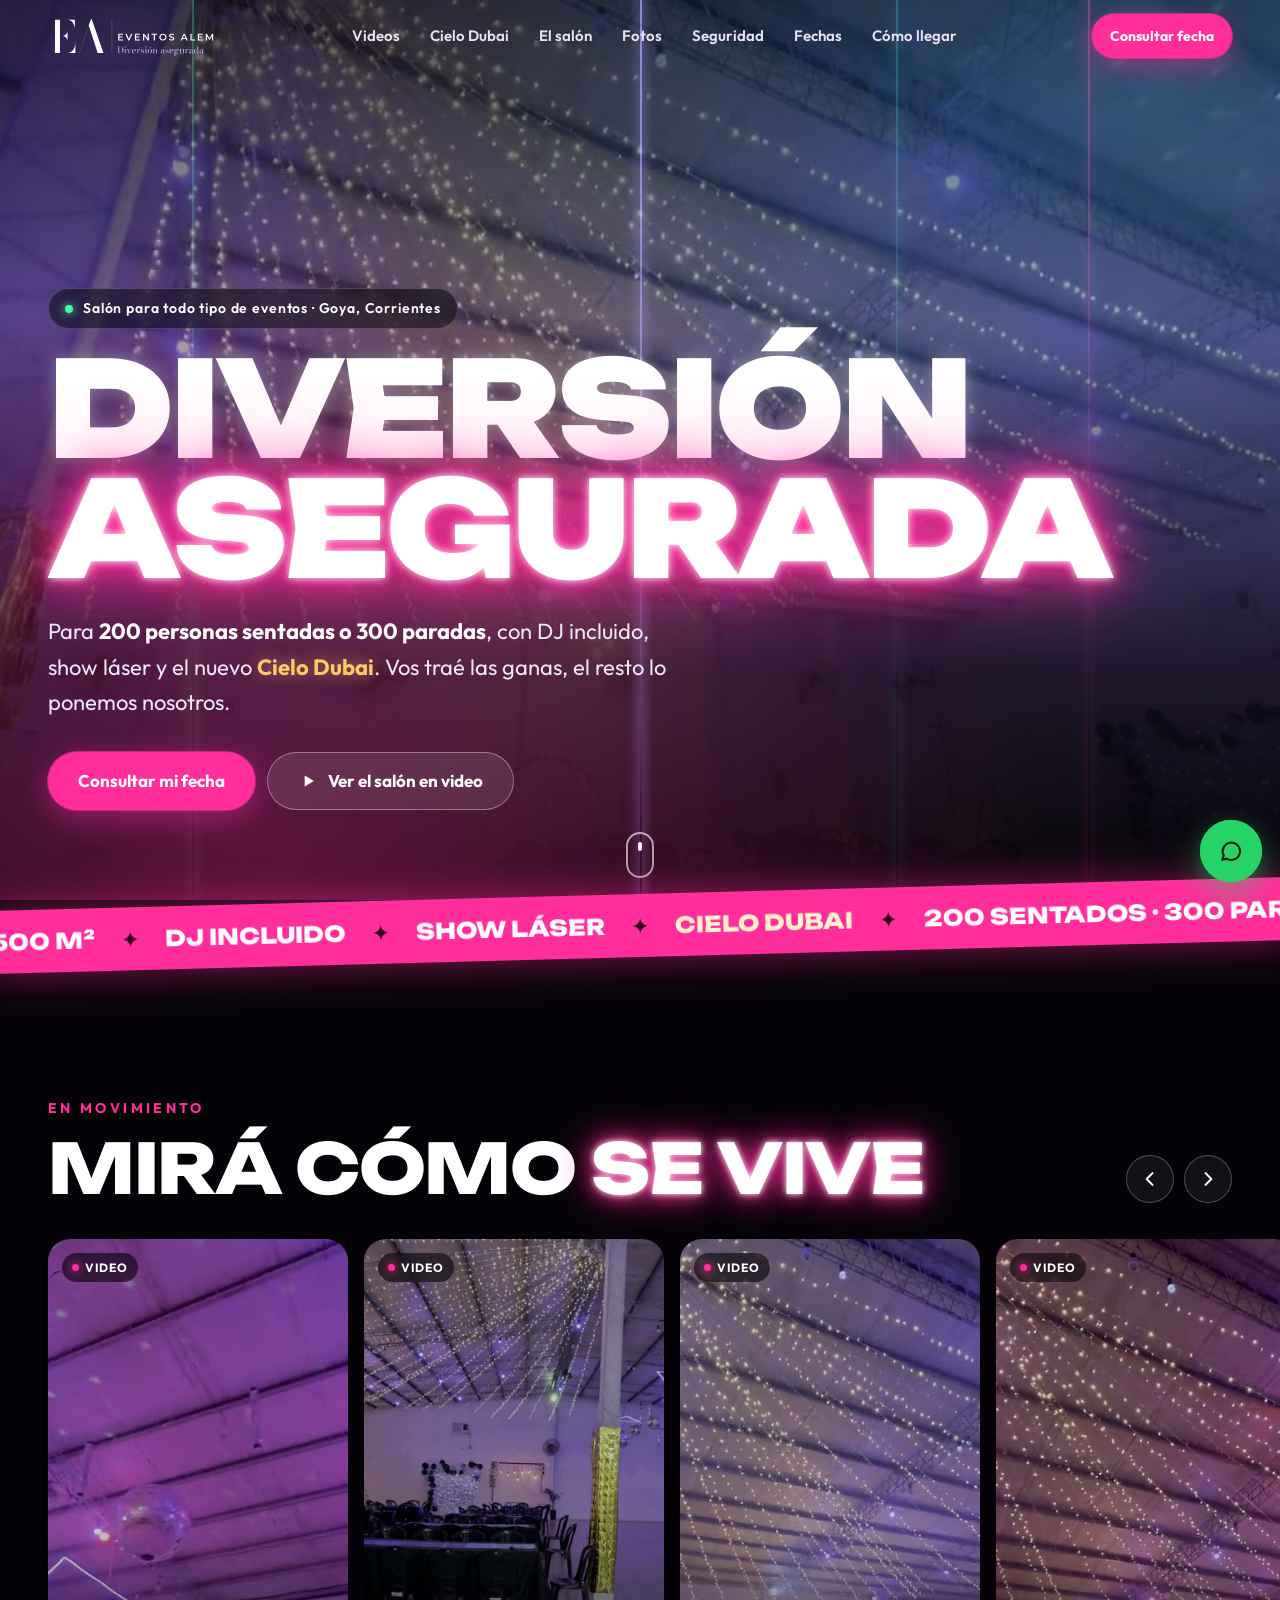
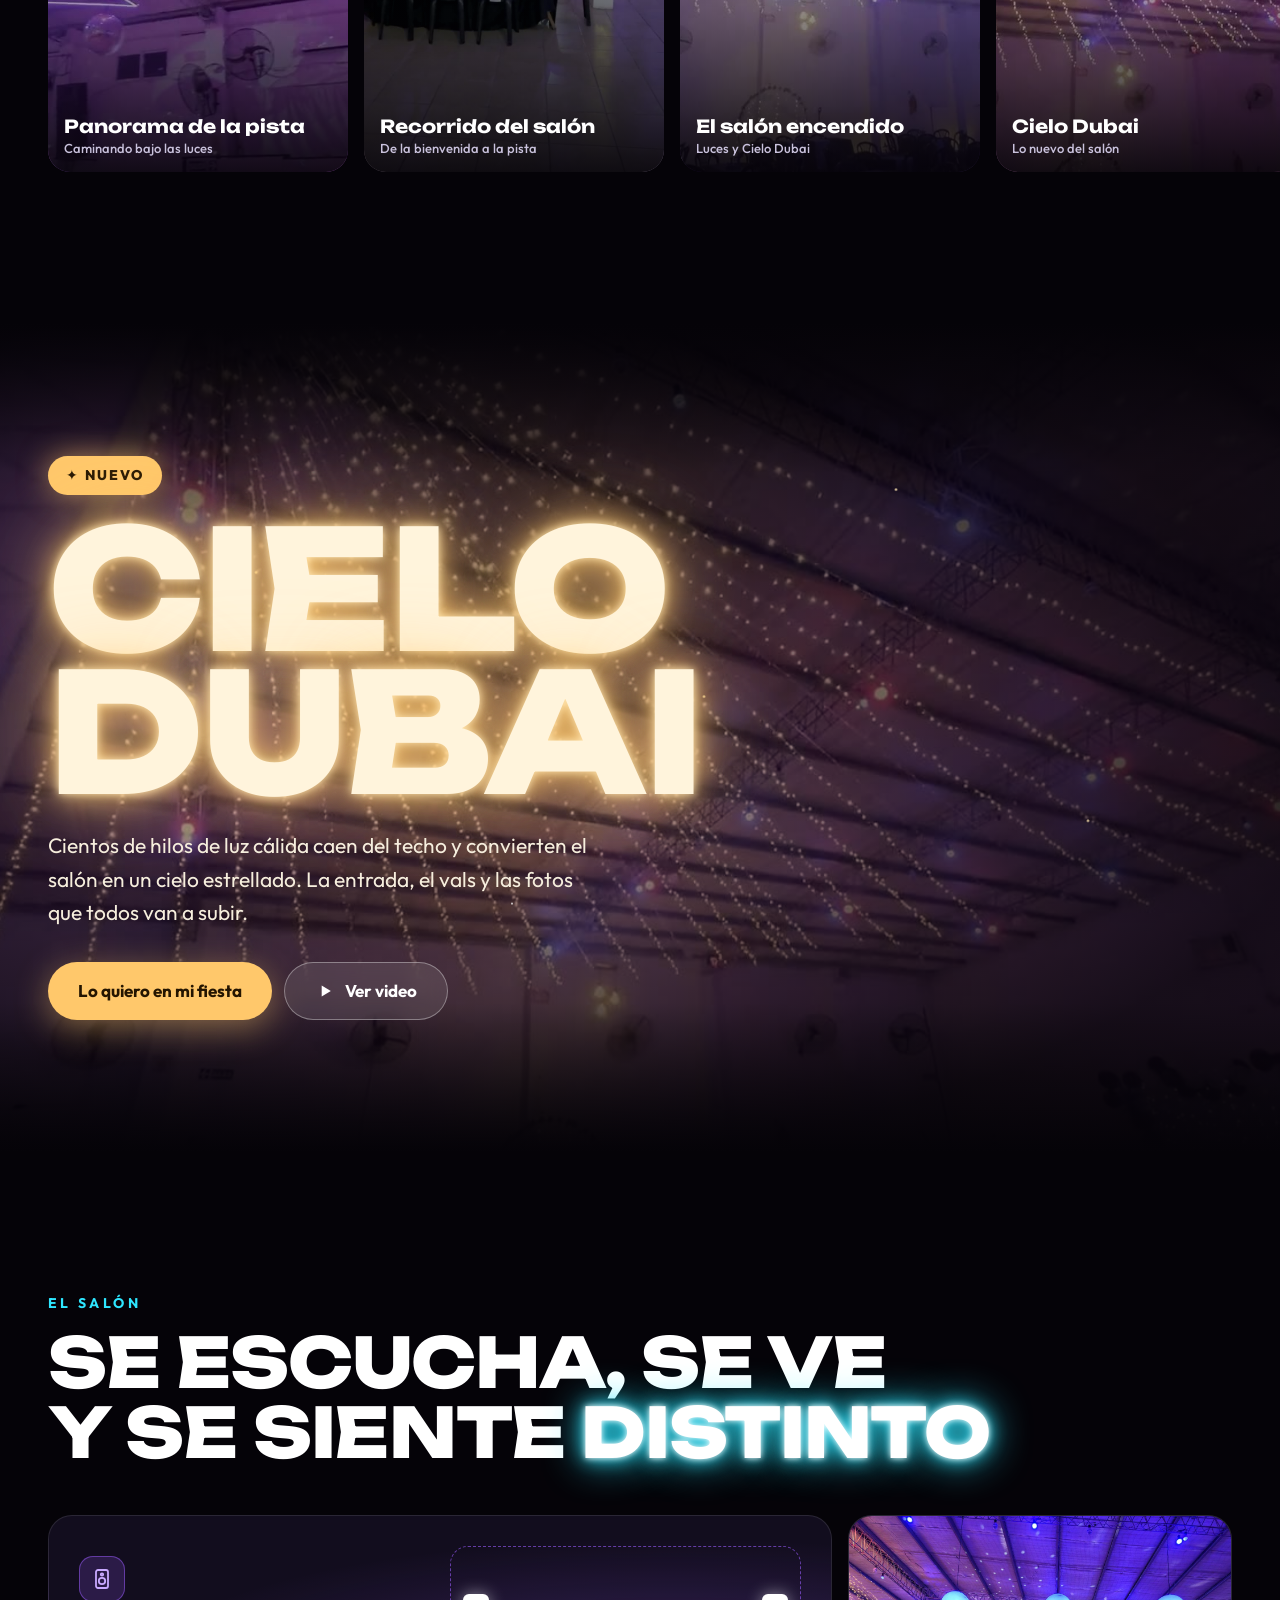
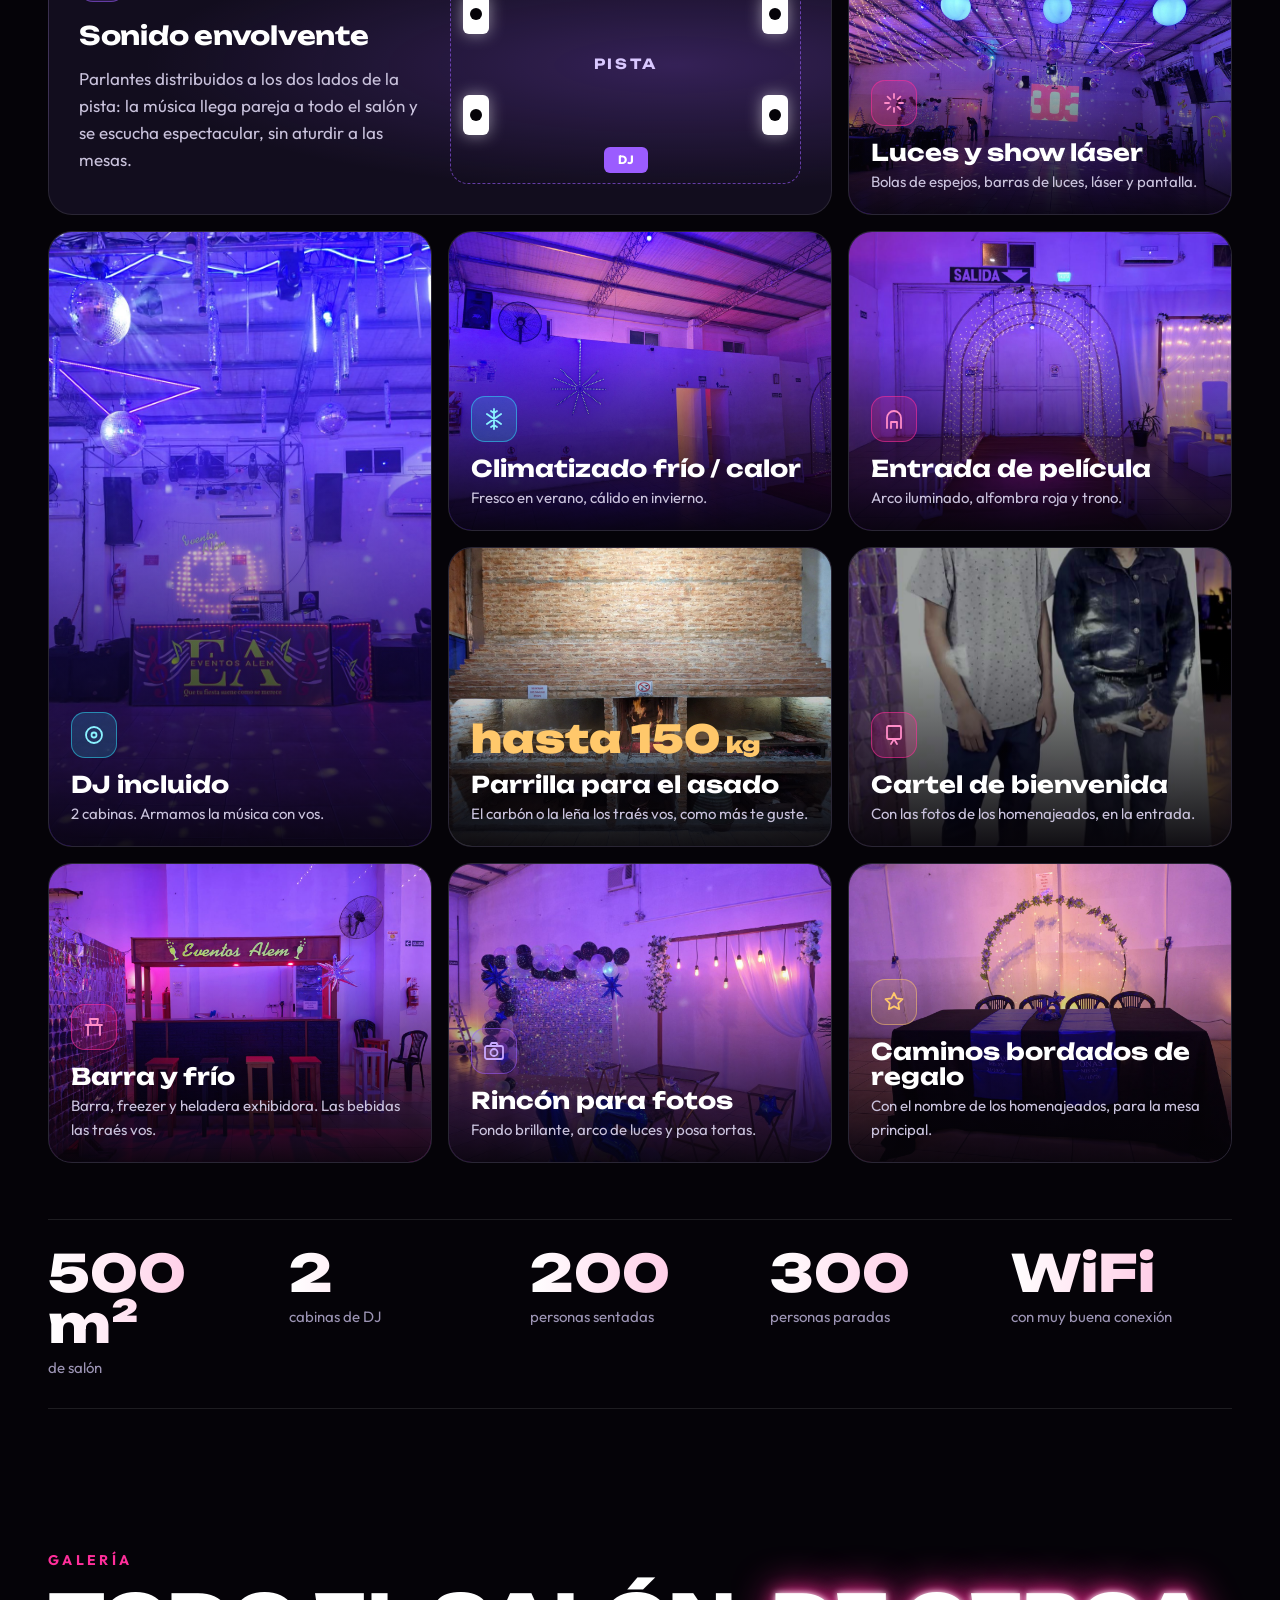
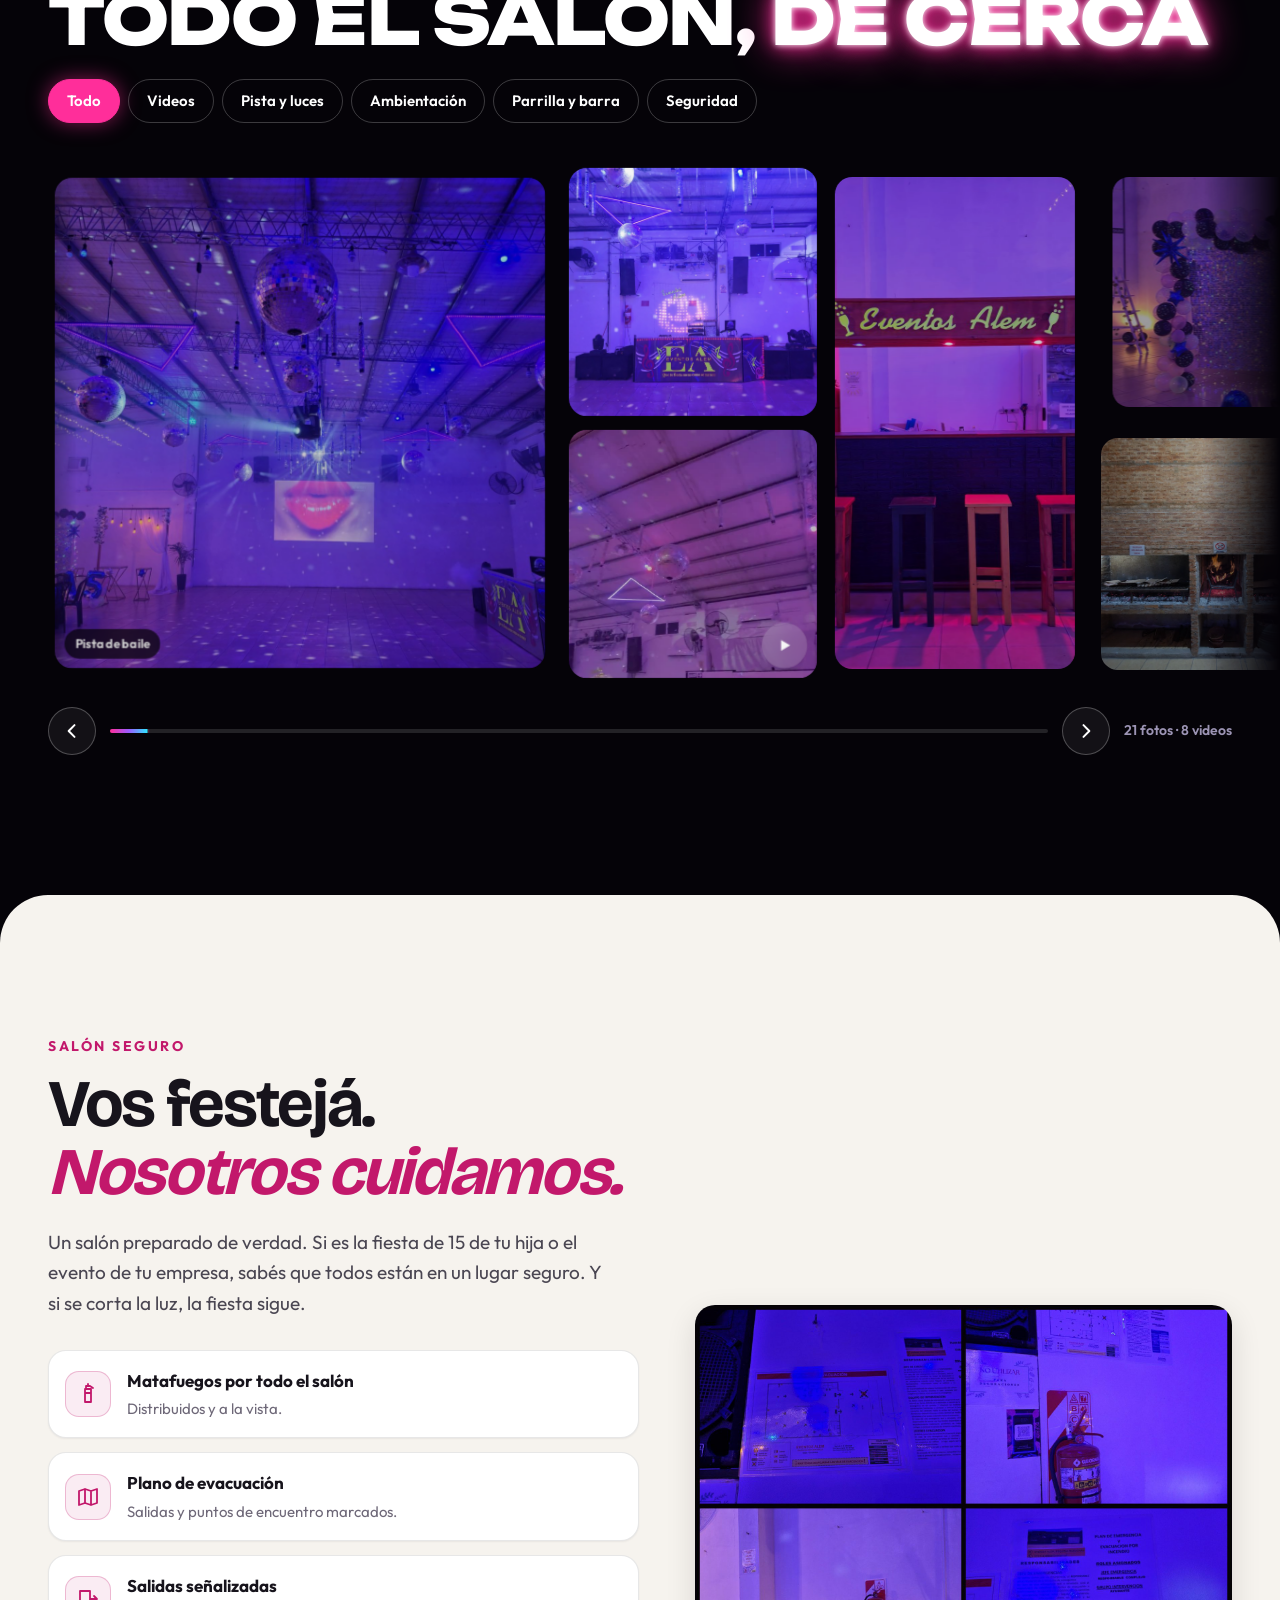
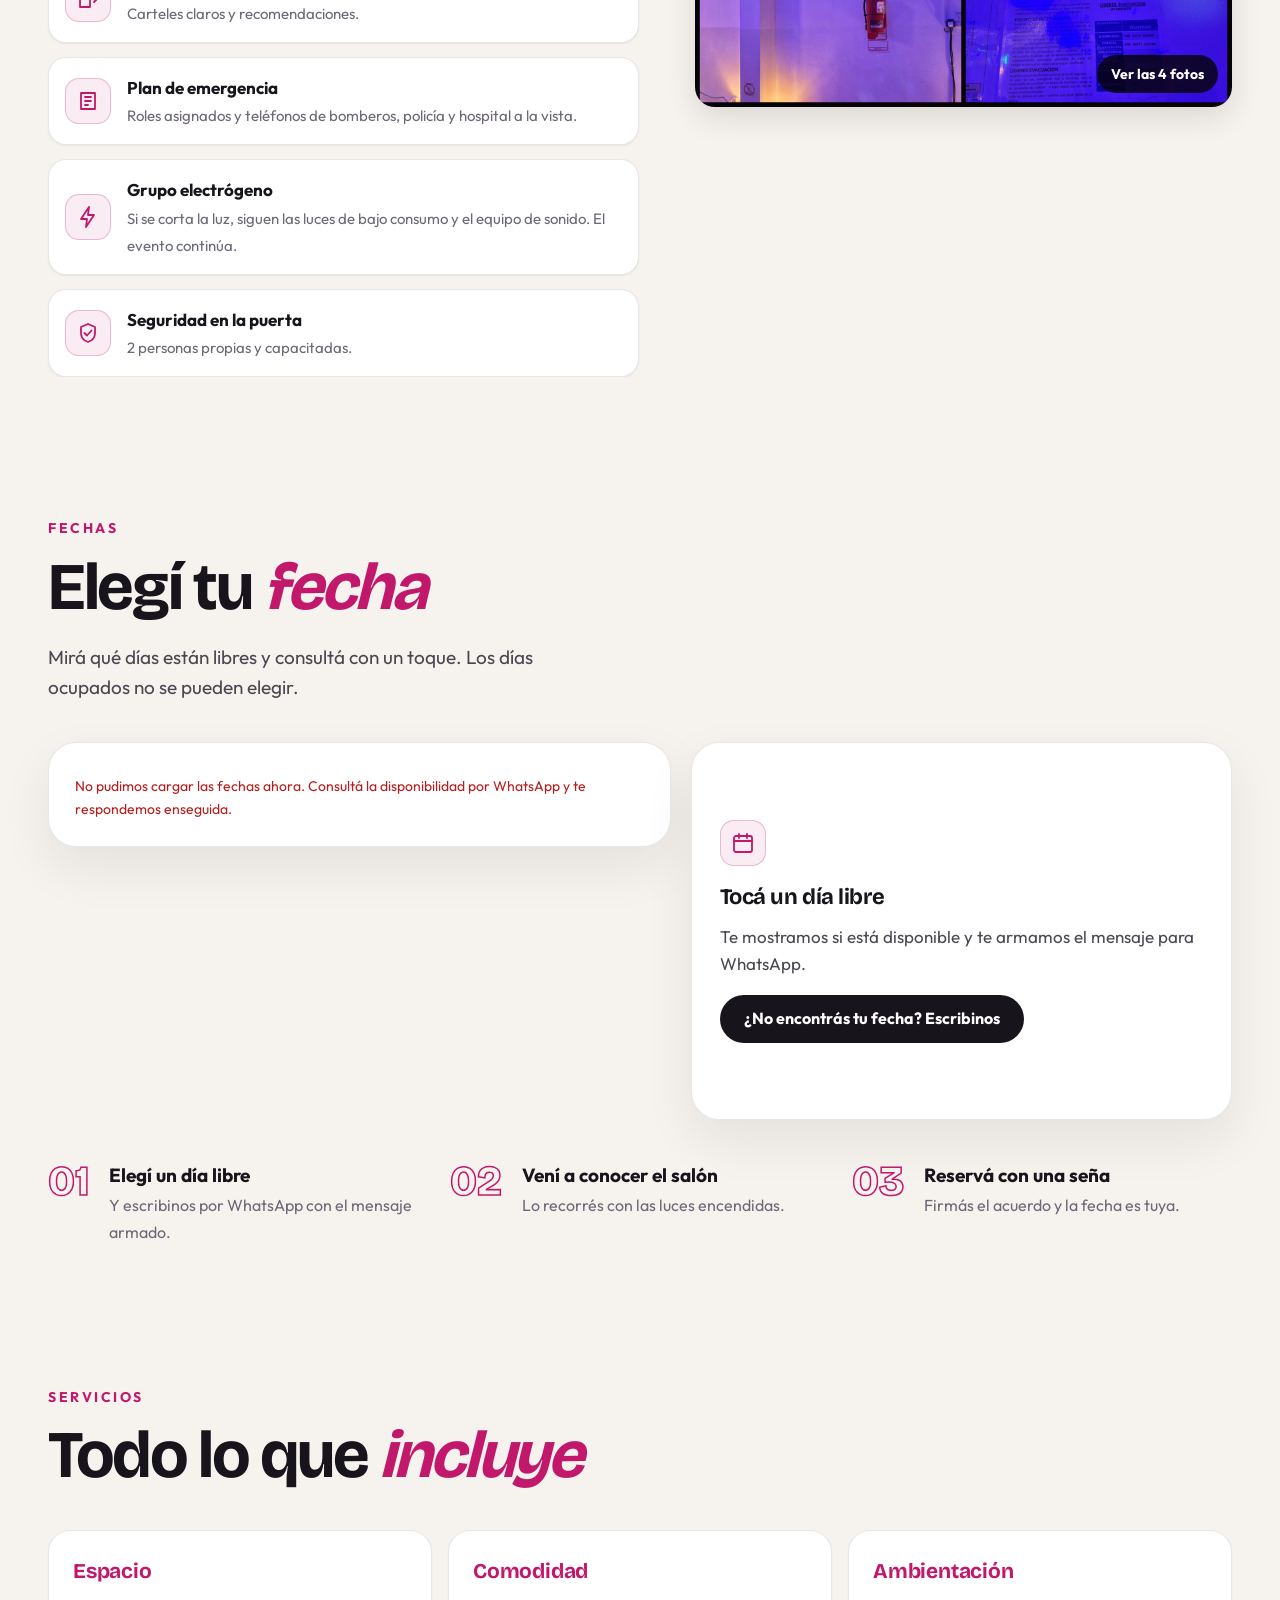
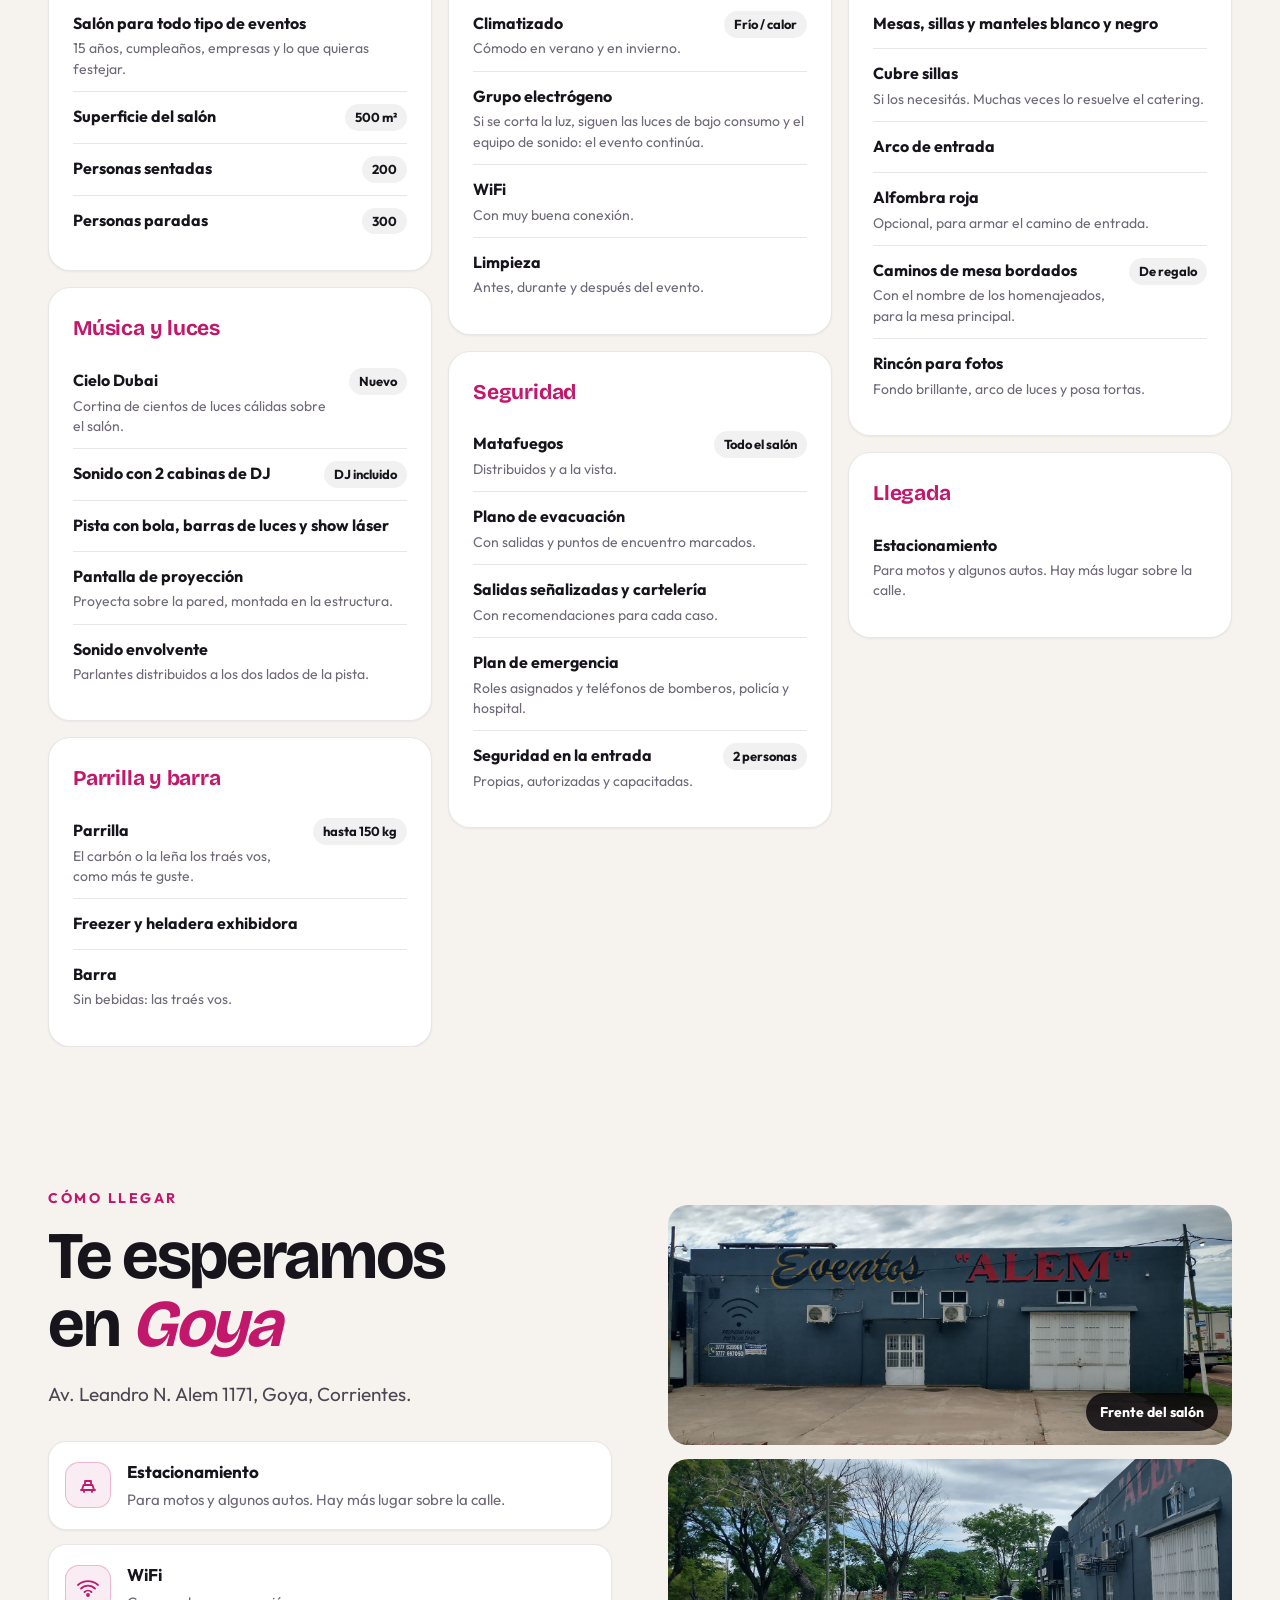
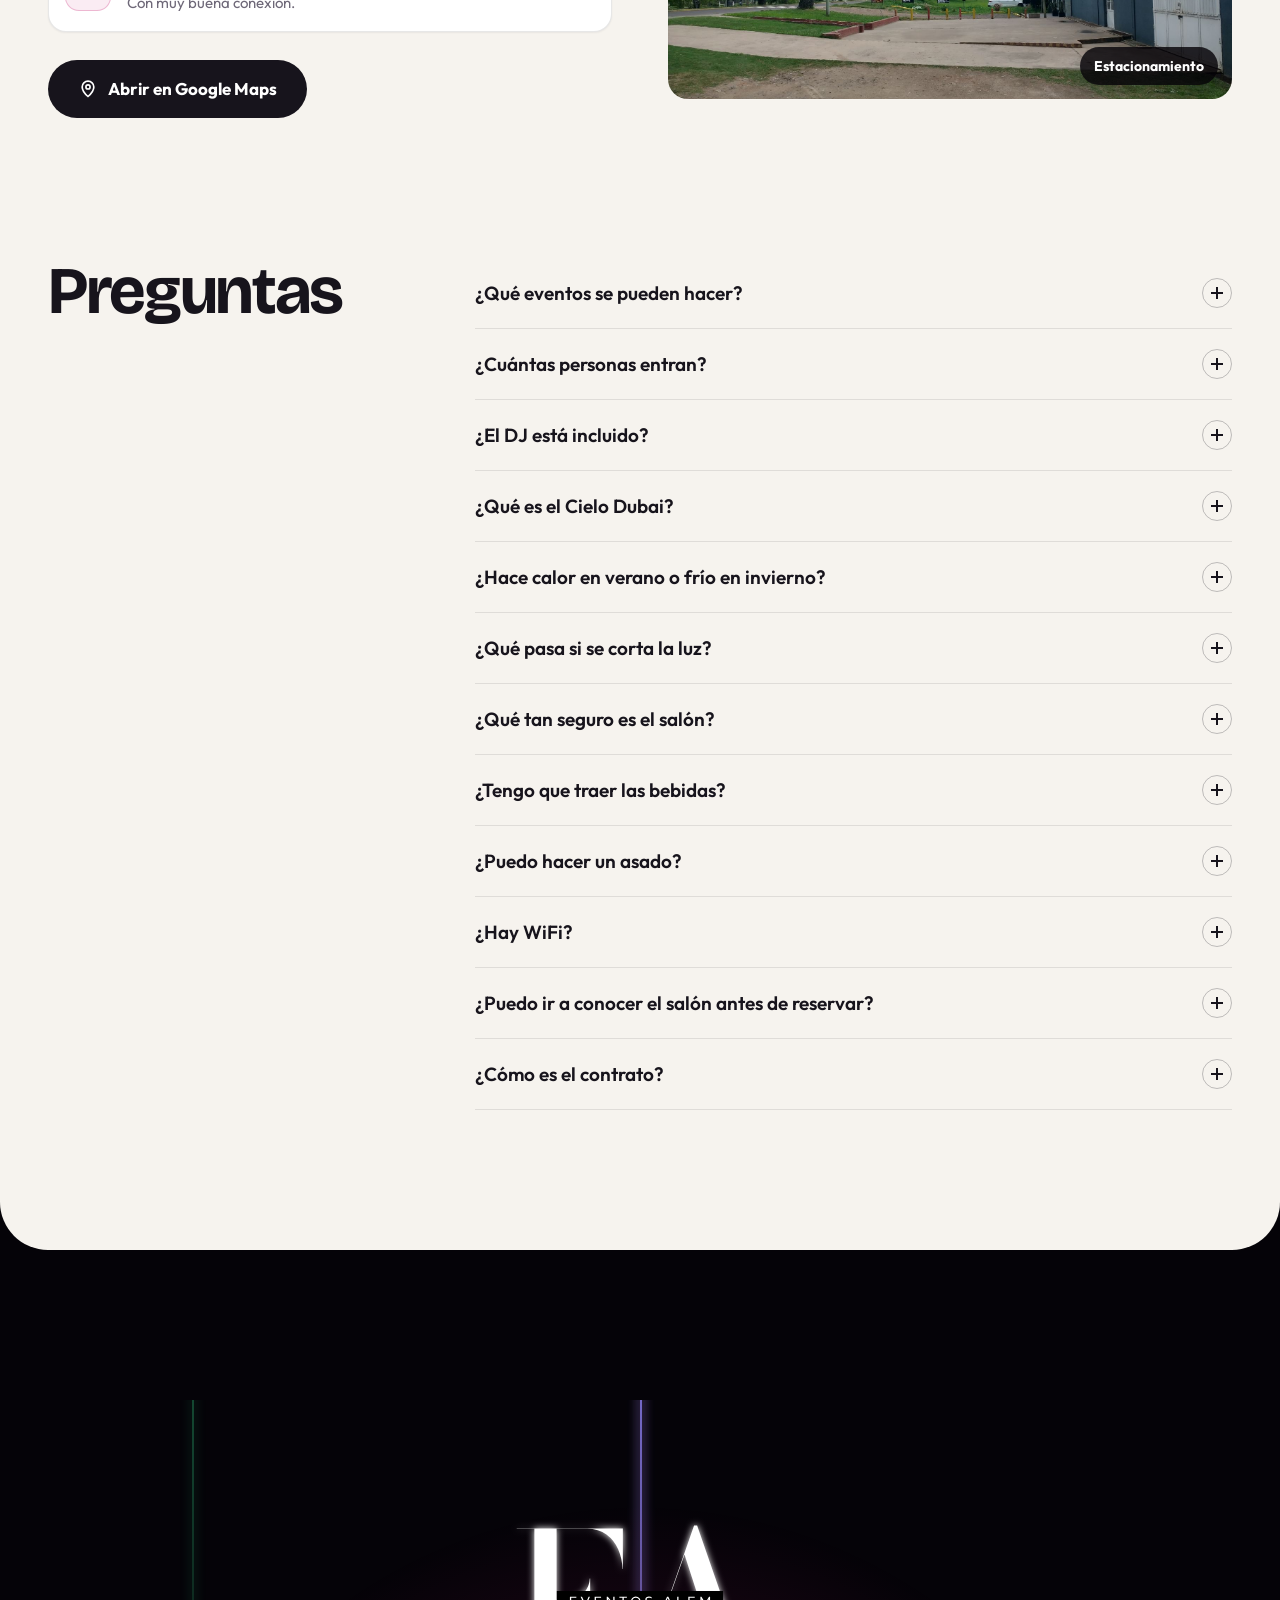
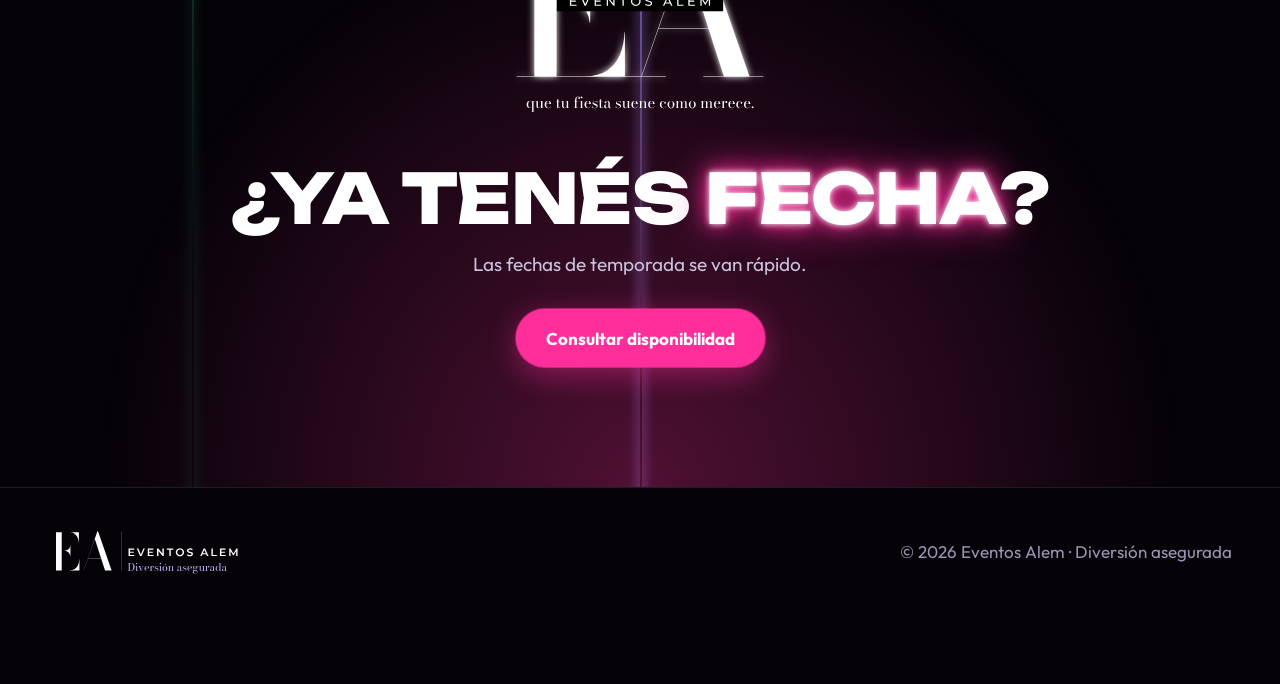
==== mezcla.html @ f00d8af4 "Propuesta mezcla v2 (mezcla.html): neón para la fiesta, clásico claro para la información Co-Authore" ====
<!doctype html>
<html lang="es-AR">
<head>
  <meta charset="utf-8">
    <meta name="viewport" content="width=device-width, initial-scale=1, viewport-fit=cover">
  <title>Eventos Alem · Propuesta mezcla</title>
  <meta name="description" content="Salón para todo tipo de eventos en Goya, Corrientes: 500 m², 200 personas sentadas o 300 paradas, DJ incluido, show láser, Cielo Dubai, climatizado frío/calor y grupo electrógeno. Consultá tu fecha por WhatsApp.">
  <meta name="theme-color" content="#050308">
  <link rel="icon" href="img/marca/ea-blanco.svg" type="image/svg+xml">
  <script>document.documentElement.className='js'</script>
  <link rel="preconnect" href="https://fonts.googleapis.com">
  <link rel="preconnect" href="https://fonts.gstatic.com" crossorigin>
  <link rel="stylesheet" href="https://fonts.googleapis.com/css2?family=Bricolage+Grotesque:opsz,wght@12..96,500..800&family=Unbounded:wght@500;700;800;900&family=Outfit:wght@400;500;600;700&display=swap">
  <link rel="stylesheet" href="css/nuevo.css?v=15">
  <link rel="stylesheet" href="css/mezcla.css?v=1">
  <meta name="robots" content="noindex">
</head>
<body>
  <a class="skip" href="#contenido">Saltar al contenido</a>

  <!-- NAV -->
  <header class="nav" id="nav">
    <a class="nav-logo" href="#inicio" aria-label="Eventos Alem, ir al inicio">
      <img src="img/marca/logo-horizontal-blanco.svg" alt="Eventos Alem" width="190" height="45">
    </a>
    <nav class="nav-links" aria-label="Principal">
      <a href="#reels">Videos</a>
      <a href="#cielo">Cielo Dubai</a>
      <a href="#experiencia">El salón</a>
      <a href="#fotos">Fotos</a>
      <a href="#seguridad">Seguridad</a>
      <a href="#consultar">Fechas</a>
      <a href="#llegar">Cómo llegar</a>
    </nav>
    <a class="btn btn-neon btn-sm" href="#consultar">Consultar fecha</a>
  </header>

  <main id="contenido">

    <!-- HERO -->
    <section class="hero" id="inicio" aria-labelledby="h-hero">
      <video class="hero-video" src="img/nuevo/v-salon.mp4" poster="img/nuevo/v-salon.jpg" autoplay muted loop playsinline aria-hidden="true"></video>
      <div class="hero-shade" aria-hidden="true"></div>
      <div class="lasers" aria-hidden="true"><i></i><i></i><i></i><i></i><i></i><i></i></div>
      <div class="hero-in">
        <p class="kicker"><span class="dot"></span> Salón para todo tipo de eventos · Goya, Corrientes</p>
        <h1 id="h-hero" class="hero-title">
          <span class="t1">Diversión</span>
          <span class="t2">asegurada</span>
        </h1>
        <p class="hero-lead">Para <b>200 personas sentadas o 300 paradas</b>, con DJ incluido, show láser y el nuevo <b class="gold">Cielo Dubai</b>. Vos traé las ganas, el resto lo ponemos nosotros.</p>
        <div class="hero-cta">
          <a class="btn btn-neon btn-lg" href="#consultar">Consultar mi fecha</a>
          <button class="btn btn-glass btn-lg" type="button" data-open="0">
            <svg viewBox="0 0 24 24" width="20" height="20" aria-hidden="true"><path d="M8 5.5v13l11-6.5z" fill="currentColor"/></svg>
            Ver el salón en video
          </button>
        </div>
      </div>
      <a class="scroll-cue" href="#reels" aria-label="Bajar a los videos"><span></span></a>
    </section>

    <!-- TICKER -->
    <div class="ticker" aria-hidden="true">
      <div class="ticker-track">
        <span>500 m²</span><i>✦</i><span>DJ incluido</span><i>✦</i><span>Show láser</span><i>✦</i><span class="g">Cielo Dubai</span><i>✦</i><span>200 sentados · 300 parados</span><i>✦</i><span>Sonido envolvente</span><i>✦</i><span>Climatizado frío / calor</span><i>✦</i><span>Grupo electrógeno</span><i>✦</i><span>WiFi</span><i>✦</i><span>Parrilla 150 kg</span><i>✦</i><span>Salón seguro</span><i>✦</i>
        <span>500 m²</span><i>✦</i><span>DJ incluido</span><i>✦</i><span>Show láser</span><i>✦</i><span class="g">Cielo Dubai</span><i>✦</i><span>200 sentados · 300 parados</span><i>✦</i><span>Sonido envolvente</span><i>✦</i><span>Climatizado frío / calor</span><i>✦</i><span>Grupo electrógeno</span><i>✦</i><span>WiFi</span><i>✦</i><span>Parrilla 150 kg</span><i>✦</i><span>Salón seguro</span><i>✦</i>
      </div>
    </div>

    <!-- REELS -->
    <section class="sec" id="reels" aria-labelledby="h-reels">
      <div class="wrap head-row">
        <div>
          <p class="eyebrow pink" data-reveal>En movimiento</p>
          <h2 id="h-reels" data-reveal>Mirá cómo <span class="neon-pink">se vive</span></h2>
        </div>
        <div class="rail-ctrl">
          <button class="round" type="button" id="railPrev" aria-label="Videos anteriores"><svg viewBox="0 0 24 24" width="20" height="20" aria-hidden="true"><path d="m15 5-7 7 7 7" fill="none" stroke="currentColor" stroke-width="2.4" stroke-linecap="round" stroke-linejoin="round"/></svg></button>
          <button class="round" type="button" id="railNext" aria-label="Más videos"><svg viewBox="0 0 24 24" width="20" height="20" aria-hidden="true"><path d="m9 5 7 7-7 7" fill="none" stroke="currentColor" stroke-width="2.4" stroke-linecap="round" stroke-linejoin="round"/></svg></button>
        </div>
      </div>
      <div class="rail" id="rail" tabindex="0" aria-label="Videos del salón. Deslizá para ver más"></div>
    </section>

    <!-- CIELO DUBAI -->
    <section class="cielo" id="cielo" aria-labelledby="h-cielo">
      <video class="cielo-video" src="img/nuevo/v-cielo.mp4" poster="img/nuevo/v-cielo.jpg" autoplay muted loop playsinline aria-hidden="true"></video>
      <div class="cielo-shade" aria-hidden="true"></div>
      <div class="stars" aria-hidden="true"></div>
      <div class="wrap cielo-in">
        <span class="badge-gold" data-reveal>✦ Nuevo</span>
        <h2 id="h-cielo" class="cielo-title" data-reveal>Cielo<br>Dubai</h2>
        <p class="cielo-lead" data-reveal>Cientos de hilos de luz cálida caen del techo y convierten el salón en un cielo estrellado. La entrada, el vals y las fotos que todos van a subir.</p>
        <div class="hero-cta" data-reveal>
          <a class="btn btn-gold btn-lg" href="#consultar">Lo quiero en mi fiesta</a>
          <button class="btn btn-glass btn-lg" type="button" data-open-id="v-cielo">
            <svg viewBox="0 0 24 24" width="20" height="20" aria-hidden="true"><path d="M8 5.5v13l11-6.5z" fill="currentColor"/></svg>
            Ver video
          </button>
        </div>
      </div>
    </section>

    <!-- EXPERIENCIA -->
    <section class="sec" id="experiencia" aria-labelledby="h-exp">
      <div class="wrap">
        <p class="eyebrow cyan" data-reveal>El salón</p>
        <h2 id="h-exp" data-reveal>Se escucha, se ve<br>y se siente <span class="neon-cyan">distinto</span></h2>

        <div class="bento">
          <article class="tile tile-sound" data-reveal>
            <div class="tile-txt">
              <span class="ico ico-violet"><svg viewBox="0 0 24 24" aria-hidden="true"><rect x="6" y="3" width="12" height="18" rx="2"/><circle cx="12" cy="14" r="3.2"/><circle cx="12" cy="7.5" r="1.2"/></svg></span>
              <h3>Sonido envolvente</h3>
              <p>Parlantes distribuidos a los dos lados de la pista: la música llega pareja a todo el salón y se escucha espectacular, sin aturdir a las mesas.</p>
            </div>
            <div class="sound-map" role="img" aria-label="Esquema: parlantes a ambos lados de la pista y el sonido llegando a todo el salón">
              <span class="spk l1"></span><span class="spk l2"></span><span class="spk r1"></span><span class="spk r2"></span>
              <span class="wave w1"></span><span class="wave w2"></span><span class="wave w3"></span>
              <span class="floor">PISTA</span>
              <span class="dj">DJ</span>
            </div>
          </article>

          <button class="tile tile-photo" type="button" data-open-id="pista-globos" data-reveal>
            <img src="img/nuevo/pista-globos.jpg" alt="" loading="lazy">
            <span class="tile-cap"><span class="ico ico-pink"><svg viewBox="0 0 24 24" aria-hidden="true"><path d="M12 3v4M12 17v4M3 12h4M17 12h4M5.6 5.6l2.8 2.8M15.6 15.6l2.8 2.8M5.6 18.4l2.8-2.8M15.6 8.4l2.8-2.8"/></svg></span><b>Luces y show láser</b><small>Bolas de espejos, barras de luces, láser y pantalla.</small></span>
          </button>

          <button class="tile tile-photo tile-tall" type="button" data-open-id="dj-cabina" data-reveal>
            <img src="img/nuevo/dj-cabina.jpg" alt="" loading="lazy">
            <span class="tile-cap"><span class="ico ico-cyan"><svg viewBox="0 0 24 24" aria-hidden="true"><circle cx="12" cy="12" r="8"/><circle cx="12" cy="12" r="2.5"/></svg></span><b>DJ incluido</b><small>2 cabinas. Armamos la música con vos.</small></span>
          </button>

          <button class="tile tile-photo" type="button" data-open-id="clima-ventiladores" data-reveal>
            <img src="img/nuevo/clima-ventiladores.jpg" alt="" loading="lazy">
            <span class="tile-cap"><span class="ico ico-cyan"><svg viewBox="0 0 24 24" aria-hidden="true"><path d="M12 2v20M4.9 7l14.2 10M4.9 17 19.1 7M9 4l3 2 3-2M9 20l3-2 3 2"/></svg></span><b>Climatizado frío / calor</b><small>Fresco en verano, cálido en invierno.</small></span>
          </button>

          <button class="tile tile-photo" type="button" data-open-id="entrada-arco" data-reveal>
            <img src="img/nuevo/entrada-arco.jpg" alt="" loading="lazy">
            <span class="tile-cap"><span class="ico ico-pink"><svg viewBox="0 0 24 24" aria-hidden="true"><path d="M5 21V11a7 7 0 0 1 14 0v10M9 21v-6h6v6"/></svg></span><b>Entrada de película</b><small>Arco iluminado, alfombra roja y trono.</small></span>
          </button>

          <button class="tile tile-photo tile-grill" type="button" data-open-id="parrilla" data-reveal>
            <img src="img/nuevo/parrilla.jpg" alt="" loading="lazy">
            <span class="tile-cap">
              <span class="big-num">hasta <span data-count="150">150</span><small>kg</small></span>
              <b>Parrilla para el asado</b>
              <small>El carbón o la leña los traés vos, como más te guste.</small>
            </span>
          </button>

          <button class="tile tile-photo" type="button" data-open-id="bienvenida" data-reveal>
            <img src="img/nuevo/bienvenida.jpg" alt="" loading="lazy">
            <span class="tile-cap"><span class="ico ico-pink"><svg viewBox="0 0 24 24" aria-hidden="true"><rect x="5" y="3" width="14" height="13" rx="1.5"/><path d="M9 21l3-5 3 5"/></svg></span><b>Cartel de bienvenida</b><small>Con las fotos de los homenajeados, en la entrada.</small></span>
          </button>
          <button class="tile tile-photo" type="button" data-open-id="barra" data-reveal>
            <img src="img/nuevo/barra.jpg" alt="" loading="lazy">
            <span class="tile-cap"><span class="ico ico-pink"><svg viewBox="0 0 24 24" aria-hidden="true"><path d="M4 10h16M6 10v10M18 10v10M8 4h8l-1 6H9z"/></svg></span><b>Barra y frío</b><small>Barra, freezer y heladera exhibidora. Las bebidas las traés vos.</small></span>
          </button>

          <button class="tile tile-photo" type="button" data-open-id="rincon-fotos" data-reveal>
            <img src="img/nuevo/rincon-fotos.jpg" alt="" loading="lazy">
            <span class="tile-cap"><span class="ico ico-violet"><svg viewBox="0 0 24 24" aria-hidden="true"><rect x="3" y="7" width="18" height="13" rx="2"/><circle cx="12" cy="13.5" r="3.5"/><path d="M8 7l1.5-3h5L16 7"/></svg></span><b>Rincón para fotos</b><small>Fondo brillante, arco de luces y posa tortas.</small></span>
          </button>

          <button class="tile tile-photo" type="button" data-open-id="mesa-principal" data-reveal>
            <img src="img/nuevo/mesa-principal.jpg" alt="" loading="lazy">
            <span class="tile-cap"><span class="ico ico-gold"><svg viewBox="0 0 24 24" aria-hidden="true"><path d="M12 3l2.6 5.3 5.9.9-4.3 4.1 1 5.8L12 16.4 6.8 19.1l1-5.8L3.5 9.2l5.9-.9z"/></svg></span><b>Caminos bordados de regalo</b><small>Con el nombre de los homenajeados, para la mesa principal.</small></span>
          </button>
        </div>

        <ul class="stats" data-reveal>
          <li><b><span data-count="500">500</span> m²</b><span>de salón</span></li>
          <li><b>2</b><span>cabinas de DJ</span></li>
          <li><b><span data-count="200">200</span></b><span>personas sentadas</span></li>
          <li><b><span data-count="300">300</span></b><span>personas paradas</span></li>
          <li><b>WiFi</b><span>con muy buena conexión</span></li>
        </ul>
      </div>
    </section>

    <!-- SEGURIDAD -->
    <section class="sec" id="fotos" aria-labelledby="h-fotos">
      <div class="wrap">
        <div class="head-row">
          <div>
            <p class="eyebrow pink" data-reveal>Galería</p>
            <h2 id="h-fotos" data-reveal>Todo el salón, <span class="neon-pink">de cerca</span></h2>
          </div>
          <div class="chips" id="filtros" role="group" aria-label="Filtrar galería">
            <button type="button" class="chip" aria-pressed="true" data-f="todo">Todo</button>
            <button type="button" class="chip" aria-pressed="false" data-f="video">Videos</button>
            <button type="button" class="chip" aria-pressed="false" data-f="pista">Pista y luces</button>
            <button type="button" class="chip" aria-pressed="false" data-f="deco">Ambientación</button>
            <button type="button" class="chip" aria-pressed="false" data-f="parrilla">Parrilla y barra</button>
            <button type="button" class="chip" aria-pressed="false" data-f="seguridad">Seguridad</button>
          </div>
        </div>
      </div>
      <div class="gal-rail" id="galRail" tabindex="0" aria-label="Galería. Se mueve sola: pasá el mouse o tocala para frenarla y deslizá para ver más">
        <div class="gal-track" id="galeria"></div>
      </div>
      <div class="wrap gal-foot">
        <button class="round" type="button" id="galPrev" aria-label="Fotos anteriores"><svg viewBox="0 0 24 24" width="20" height="20" aria-hidden="true"><path d="m15 5-7 7 7 7" fill="none" stroke="currentColor" stroke-width="2.4" stroke-linecap="round" stroke-linejoin="round"/></svg></button>
        <div class="gal-bar" aria-hidden="true"><i id="galBar"></i></div>
        <button class="round" type="button" id="galNext" aria-label="Más fotos"><svg viewBox="0 0 24 24" width="20" height="20" aria-hidden="true"><path d="m9 5 7 7-7 7" fill="none" stroke="currentColor" stroke-width="2.4" stroke-linecap="round" stroke-linejoin="round"/></svg></button>
        <span class="gal-count" id="galCount"></span>
      </div>
    </section>

    <!-- FECHAS: calendario con disponibilidad real -->
    <section class="sec seg claro claro-ini" id="seguridad" aria-labelledby="h-seg">
      <div class="wrap seg-grid">
        <div class="seg-txt">
          <p class="eyebrow green" data-reveal>Salón seguro</p>
          <h2 id="h-seg" data-reveal>Vos festejá.<br><span class="neon-green">Nosotros cuidamos.</span></h2>
          <p class="lead" data-reveal>Un salón preparado de verdad. Si es la fiesta de 15 de tu hija o el evento de tu empresa, sabés que todos están en un lugar seguro. Y si se corta la luz, la fiesta sigue.</p>
          <ul class="checks">
            <li data-reveal><span class="ico ico-green"><svg viewBox="0 0 24 24" aria-hidden="true"><path d="M9 7h6v13H9zM10 7V4h4l3 2M12 4V2M9 11h6"/></svg></span><div><b>Matafuegos por todo el salón</b><small>Distribuidos y a la vista.</small></div></li>
            <li data-reveal><span class="ico ico-green"><svg viewBox="0 0 24 24" aria-hidden="true"><path d="M3 6l6-2 6 2 6-2v14l-6 2-6-2-6 2zM9 4v14M15 6v14"/></svg></span><div><b>Plano de evacuación</b><small>Salidas y puntos de encuentro marcados.</small></div></li>
            <li data-reveal><span class="ico ico-green"><svg viewBox="0 0 24 24" aria-hidden="true"><path d="M4 4h10v16H4zM14 12h7M18 9l3 3-3 3"/></svg></span><div><b>Salidas señalizadas</b><small>Carteles claros y recomendaciones.</small></div></li>
            <li data-reveal><span class="ico ico-green"><svg viewBox="0 0 24 24" aria-hidden="true"><path d="M5 4h14v16H5zM9 8h6M9 12h6M9 16h3"/></svg></span><div><b>Plan de emergencia</b><small>Roles asignados y teléfonos de bomberos, policía y hospital a la vista.</small></div></li>
            <li data-reveal><span class="ico ico-green"><svg viewBox="0 0 24 24" aria-hidden="true"><path d="M13 2 5 14h6l-1 8 8-12h-6z"/></svg></span><div><b>Grupo electrógeno</b><small>Si se corta la luz, siguen las luces de bajo consumo y el equipo de sonido. El evento continúa.</small></div></li>
            <li data-reveal><span class="ico ico-green"><svg viewBox="0 0 24 24" aria-hidden="true"><path d="M12 3l7 3v6c0 4.5-3 7.8-7 9-4-1.2-7-4.5-7-9V6z"/><path d="m8.5 12 2.5 2.5 4.5-5"/></svg></span><div><b>Seguridad en la puerta</b><small>2 personas propias y capacitadas.</small></div></li>
          </ul>
        </div>
        <button class="pic collage" type="button" data-open-id="seg-plano-evacuacion" data-reveal>
          <img src="img/nuevo/collage-seguridad.jpg" alt="Collage: plano de evacuación, matafuegos y plan de emergencia del salón" loading="lazy">
          <span class="collage-tag">Ver las 4 fotos</span>
        </button>
      </div>
    </section>

    <!-- FOTOS -->
    <section class="sec consultar claro" id="consultar" aria-labelledby="h-cons">
      <div class="wrap">
        <p class="eyebrow cyan" data-reveal>Fechas</p>
        <h2 id="h-cons" data-reveal>Elegí tu <span class="neon-cyan">fecha</span></h2>
        <p class="lead" data-reveal>Mirá qué días están libres y consultá con un toque. Los días ocupados no se pueden elegir.</p>
        <div class="cal-wrap">
          <div class="cal" id="cal" data-reveal>
            <div class="cal-head">
              <button class="round" type="button" id="calPrev" aria-label="Mes anterior"><svg viewBox="0 0 24 24" width="20" height="20" aria-hidden="true"><path d="m15 5-7 7 7 7" fill="none" stroke="currentColor" stroke-width="2.4" stroke-linecap="round" stroke-linejoin="round"/></svg></button>
              <h3 class="cal-mes" id="calMes" aria-live="polite">Cargando…</h3>
              <button class="round" type="button" id="calNext" aria-label="Mes siguiente"><svg viewBox="0 0 24 24" width="20" height="20" aria-hidden="true"><path d="m9 5 7 7-7 7" fill="none" stroke="currentColor" stroke-width="2.4" stroke-linecap="round" stroke-linejoin="round"/></svg></button>
            </div>
            <div class="cal-dow" aria-hidden="true"><span>Lu</span><span>Ma</span><span>Mi</span><span>Ju</span><span>Vi</span><span>Sá</span><span>Do</span></div>
            <div class="cal-grid" id="calGrid" role="group" aria-label="Días del mes"></div>
            <ul class="cal-ley" aria-label="Referencias">
              <li><i class="k k-libre"></i>Disponible</li>
              <li><i class="k k-res"></i>Ocupada</li>
              <li><i class="k k-hoy"></i>Hoy</li>
            </ul>
            <p class="cal-estado" id="calEstado" role="status"></p>
          </div>
          <div class="sel" id="sel" aria-live="polite"></div>
        </div>
        <ol class="steps steps-row">
          <li data-reveal><span>01</span><div><b>Elegí un día libre</b><small>Y escribinos por WhatsApp con el mensaje armado.</small></div></li>
          <li data-reveal><span>02</span><div><b>Vení a conocer el salón</b><small>Lo recorrés con las luces encendidas.</small></div></li>
          <li data-reveal><span>03</span><div><b>Reservá con una seña</b><small>Firmás el acuerdo y la fecha es tuya.</small></div></li>
        </ol>
      </div>
    </section>

    <!-- TODO LO QUE INCLUYE (misma lista que la versión original) -->
    <section class="sec claro" id="incluye" aria-labelledby="h-inc">
      <div class="wrap">
        <p class="eyebrow pink" data-reveal>Servicios</p>
        <h2 id="h-inc" data-reveal>Todo lo que <span class="neon-pink">incluye</span></h2>
        <div class="ficha" id="ficha"></div>
      </div>
    </section>

    <!-- CÓMO LLEGAR -->
    <section class="sec claro" id="llegar" aria-labelledby="h-llegar">
      <div class="wrap llegar-grid">
        <div>
          <p class="eyebrow pink" data-reveal>Cómo llegar</p>
          <h2 id="h-llegar" data-reveal>Te esperamos<br>en <span class="neon-pink">Goya</span></h2>
          <p class="lead" id="llegarDir" data-reveal>Av. Leandro N. Alem 1171, Goya, Corrientes.</p>
          <ul class="checks" data-reveal>
            <li><span class="ico ico-cyan"><svg viewBox="0 0 24 24" aria-hidden="true"><path d="M5 17h14M6 17l1.5-5h9L18 17M8 17v2M16 17v2M9 12V8h6v4"/></svg></span><div><b>Estacionamiento</b><small>Para motos y algunos autos. Hay más lugar sobre la calle.</small></div></li>
            <li><span class="ico ico-cyan"><svg viewBox="0 0 24 24" aria-hidden="true"><path d="M2 9a15 15 0 0 1 20 0M5 12.5a10 10 0 0 1 14 0M8.5 16a5 5 0 0 1 7 0"/><circle cx="12" cy="19" r="1"/></svg></span><div><b>WiFi</b><small>Con muy buena conexión.</small></div></li>
          </ul>
          <a class="btn btn-glass btn-lg" id="llegarMapa" href="https://maps.app.goo.gl/anK89E7FHTiRz1Bk8" target="_blank" rel="noopener" data-reveal>
            <svg viewBox="0 0 24 24" width="20" height="20" aria-hidden="true"><path d="M12 21s-7-6.2-7-11.5A7 7 0 0 1 19 9.5C19 14.8 12 21 12 21z" fill="none" stroke="currentColor" stroke-width="2"/><circle cx="12" cy="9.5" r="2.5" fill="none" stroke="currentColor" stroke-width="2"/></svg>
            Abrir en Google Maps
          </a>
        </div>
        <div class="llegar-fotos">
          <button class="pic" type="button" data-open-id="frente" data-reveal>
            <img src="img/nuevo/frente.jpg" alt="Frente del salón Eventos Alem sobre Av. Leandro N. Alem" loading="lazy">
            <span class="collage-tag">Frente del salón</span>
          </button>
          <button class="pic" type="button" data-open-id="estacionamiento" data-reveal>
            <img src="img/nuevo/estacionamiento.jpg" alt="Estacionamiento al costado del salón" loading="lazy">
            <span class="collage-tag">Estacionamiento</span>
          </button>
        </div>
      </div>
    </section>

    <!-- FAQ -->
    <section class="sec claro claro-fin" id="preguntas" aria-labelledby="h-faq">
      <div class="wrap faq-grid">
        <h2 id="h-faq" data-reveal>Preguntas</h2>
        <div class="faq" id="faqLista">
          <details data-reveal><summary>¿El DJ está incluido?<i></i></summary><p>Sí. El DJ está incluido y el salón tiene 2 cabinas.</p></details>
          <details data-reveal><summary>¿Qué es el Cielo Dubai?<i></i></summary><p>Una cortina de cientos de luces cálidas que cuelga del techo sobre todo el salón. Ideal para la entrada, el vals y las fotos.</p></details>
          <details data-reveal><summary>¿Qué tan seguro es el salón?<i></i></summary><p>Hay matafuegos por todo el salón, plano de evacuación con salidas y puntos de encuentro, cartelería de emergencia y 2 personas de seguridad propia en la entrada.</p></details>
          <details data-reveal><summary>¿Hace calor en verano o frío en invierno?<i></i></summary><p>No. El salón está climatizado frío / calor.</p></details>
          <details data-reveal><summary>¿Qué pasa si se corta la luz?<i></i></summary><p>La fiesta sigue. El grupo electrógeno mantiene las luces de bajo consumo y el equipo de sonido.</p></details>
          <details data-reveal><summary>¿Cuántas personas entran?<i></i></summary><p>200 personas sentadas o 300 paradas.</p></details>
          <details data-reveal><summary>¿La parrilla incluye carbón o leña?<i></i></summary><p>No. La parrilla carga hasta 150 kg de carne y el carbón o la leña los traés vos, como más te guste.</p></details>
          <details data-reveal><summary>¿Hay WiFi?<i></i></summary><p>Sí. El salón tiene WiFi con muy buena conexión.</p></details>
          <details data-reveal><summary>¿Tengo que traer las bebidas?<i></i></summary><p>Sí. La barra es sin bebidas: las traés vos. Hay freezer y heladera exhibidora.</p></details>
          <details data-reveal><summary>¿Puedo ir a conocer el salón antes?<i></i></summary><p>Sí. Coordinamos por WhatsApp un día y horario para que lo recorras.</p></details>
        </div>
      </div>
    </section>

    <!-- CIERRE -->
    <section class="final" aria-labelledby="h-final">
      <div class="lasers lasers-final" aria-hidden="true"><i></i><i></i><i></i><i></i></div>
      <img class="final-logo" src="img/marca/logo-blanco-brillo.svg" alt="Eventos Alem, que tu fiesta suene como merece" width="300" height="258" loading="lazy">
      <h2 id="h-final" data-reveal>¿Ya tenés <span class="neon-pink">fecha</span>?</h2>
      <p data-reveal>Las fechas de temporada se van rápido.</p>
      <a class="btn btn-neon btn-lg" href="#consultar" data-reveal>Consultar disponibilidad</a>
    </section>
  </main>

  <footer class="foot">
    <div class="wrap foot-in">
      <img src="img/marca/logo-horizontal-blanco.svg" alt="Eventos Alem, Diversión asegurada" width="210" height="50" loading="lazy">
      <p class="foot-links" id="footContacto">Salón de eventos · Goya, Corrientes</p>
      <p class="muted">© 2026 Eventos Alem · Diversión asegurada</p>
    </div>
  </footer>

  <a class="fab" href="#consultar" id="fab" aria-label="Consultar por WhatsApp">
    <svg viewBox="0 0 24 24" width="26" height="26" aria-hidden="true"><path d="M4 20l1.3-3.9A8 8 0 1 1 8 19z" fill="none" stroke="currentColor" stroke-width="2" stroke-linejoin="round"/></svg>
  </a>

  <!-- VISOR -->
  <dialog class="visor" id="visor" aria-labelledby="visorTit">
    <div class="v-top">
      <p class="v-tit"><strong id="visorTit"></strong> <span id="visorCount"></span></p>
      <button class="round" type="button" id="visorClose" aria-label="Cerrar"><svg viewBox="0 0 24 24" width="22" height="22" aria-hidden="true"><path d="M6 6l12 12M18 6 6 18" stroke="currentColor" stroke-width="2.2" stroke-linecap="round"/></svg></button>
    </div>
    <div class="v-stage">
      <div class="v-track" id="visorTrack" tabindex="0"></div>
      <button class="round v-nav v-prev" type="button" id="visorPrev" aria-label="Anterior"><svg viewBox="0 0 24 24" width="24" height="24" aria-hidden="true"><path d="m15 5-7 7 7 7" fill="none" stroke="currentColor" stroke-width="2.4" stroke-linecap="round" stroke-linejoin="round"/></svg></button>
      <button class="round v-nav v-next" type="button" id="visorNext" aria-label="Siguiente"><svg viewBox="0 0 24 24" width="24" height="24" aria-hidden="true"><path d="m9 5 7 7-7 7" fill="none" stroke="currentColor" stroke-width="2.4" stroke-linecap="round" stroke-linejoin="round"/></svg></button>
    </div>
    <div class="v-thumbs" id="visorThumbs"></div>
  </dialog>

  <script src="js/site-data.js?v=15"></script>
  <script src="js/nuevo.js?v=14" defer></script>
</body>
</html>
---- css/nuevo.css ----
/* Eventos Alem — home nuevo, estilo fiesta / neón */
:root{
  --bg:#050308; --bg2:#0D0916; --card:#120D1E; --line:rgba(255,255,255,.1);
  --ink:#FFFFFF; --muted:#C9C2DC; --soft:#9C94B4;
  --pink:#FF2E9A; --violet:#9B5CFF; --cyan:#2EE6FF; --green:#3DFFA2; --gold:#FFC86B;
  --display:"Unbounded",system-ui,sans-serif; --body:"Outfit",system-ui,sans-serif;
  --r:24px; --pad:clamp(16px,4vw,48px);
}
*{box-sizing:border-box}
html{scroll-behavior:smooth;-webkit-text-size-adjust:100%}
body{margin:0;background:var(--bg);color:var(--ink);font-family:var(--body);font-size:17px;line-height:1.6;overflow-x:hidden}
img,video{max-width:100%;display:block}
a{color:inherit}
button{font:inherit;color:inherit}
:focus-visible{outline:3px solid var(--cyan);outline-offset:3px;border-radius:8px}
.skip{position:absolute;left:-999px;top:8px;background:#fff;color:#000;padding:10px 14px;border-radius:10px;z-index:100}
.skip:focus{left:8px}
.wrap{max-width:1280px;margin:0 auto;padding:0 var(--pad)}
.muted{color:var(--soft)} .center{text-align:center}

/* ---------- Botones ---------- */
.btn{display:inline-flex;align-items:center;justify-content:center;gap:10px;min-height:48px;padding:0 24px;border-radius:999px;border:0;font-weight:700;font-size:16px;text-decoration:none;cursor:pointer;transition:transform .2s ease,box-shadow .25s ease,background .2s}
.btn:hover{transform:translateY(-2px)}
.btn-sm{min-height:44px;padding:0 18px;font-size:14px}
.btn-lg{min-height:58px;padding:0 30px;font-size:17px}
.btn-neon{background:var(--pink);color:#fff;box-shadow:0 0 0 1px rgba(255,46,154,.6),0 8px 30px rgba(255,46,154,.45)}
.btn-neon:hover{box-shadow:0 0 0 1px #ff8cc8,0 10px 44px rgba(255,46,154,.75)}
.btn-glass{background:rgba(255,255,255,.1);color:#fff;border:1px solid rgba(255,255,255,.35);backdrop-filter:blur(10px)}
.btn-glass:hover{background:rgba(255,255,255,.18)}
.btn-gold{background:var(--gold);color:#241500;box-shadow:0 8px 34px rgba(255,200,107,.45)}
.btn-wa{background:#25D366;color:#03230F;width:100%;box-shadow:0 8px 30px rgba(37,211,102,.35)}
.round{width:48px;height:48px;border-radius:50%;border:1px solid rgba(255,255,255,.25);background:rgba(255,255,255,.06);display:inline-flex;align-items:center;justify-content:center;cursor:pointer;transition:background .2s,border-color .2s}
.round:hover{background:rgba(255,255,255,.16);border-color:#fff}

/* ---------- Navegación ---------- */
.nav{position:fixed;inset:0 0 auto 0;z-index:40;display:flex;align-items:center;justify-content:space-between;gap:20px;padding:14px var(--pad);transition:background .3s,backdrop-filter .3s,padding .3s}
.nav.solid{background:rgba(5,3,8,.82);backdrop-filter:blur(14px);padding-top:10px;padding-bottom:10px;border-bottom:1px solid var(--line)}
.nav-logo img{height:40px;width:auto}
.nav-links{display:flex;gap:30px;font-weight:600;font-size:15px}
.nav-links a{text-decoration:none;color:#E8E2F5;position:relative;padding:8px 0}
.nav-links a::after{content:"";position:absolute;left:0;right:0;bottom:2px;height:2px;background:var(--pink);box-shadow:0 0 10px var(--pink);transform:scaleX(0);transition:transform .25s}
.nav-links a:hover{color:#fff}.nav-links a:hover::after{transform:scaleX(1)}
@media (max-width:900px){.nav-links{display:none}}

/* ---------- Hero ---------- */
.hero{position:relative;min-height:100svh;display:flex;align-items:flex-end;overflow:hidden;isolation:isolate}
.hero-video{position:absolute;inset:0;width:100%;height:100%;object-fit:cover;z-index:-3}
.hero-shade{position:absolute;inset:0;z-index:-2;background:
  radial-gradient(ellipse at 20% 100%,rgba(255,46,154,.35),transparent 55%),
  radial-gradient(ellipse at 90% 10%,rgba(46,230,255,.22),transparent 50%),
  linear-gradient(180deg,rgba(5,3,8,.6) 0%,rgba(5,3,8,.15) 35%,rgba(5,3,8,.75) 75%,var(--bg) 100%)}
.lasers{position:absolute;inset:0;z-index:-1;pointer-events:none;mix-blend-mode:screen;overflow:hidden}
.lasers i{position:absolute;top:-10%;left:50%;width:2px;height:130%;transform-origin:50% 0;opacity:.55;filter:blur(.4px)}
.lasers i:nth-child(1){background:linear-gradient(var(--pink),transparent 80%);animation:sweep 7s ease-in-out infinite;box-shadow:0 0 12px var(--pink)}
.lasers i:nth-child(2){background:linear-gradient(var(--cyan),transparent 80%);animation:sweep 9s ease-in-out infinite reverse;box-shadow:0 0 12px var(--cyan)}
.lasers i:nth-child(3){background:linear-gradient(var(--violet),transparent 80%);animation:sweep 11s ease-in-out -3s infinite;box-shadow:0 0 12px var(--violet)}
.lasers i:nth-child(4){left:15%;background:linear-gradient(var(--green),transparent 70%);animation:sweep 8s ease-in-out -2s infinite reverse;box-shadow:0 0 12px var(--green);opacity:.35}
.lasers i:nth-child(5){left:85%;background:linear-gradient(var(--pink),transparent 70%);animation:sweep 10s ease-in-out -5s infinite;box-shadow:0 0 12px var(--pink);opacity:.4}
.lasers i:nth-child(6){left:70%;background:linear-gradient(var(--cyan),transparent 70%);animation:sweep 12s ease-in-out -7s infinite reverse;box-shadow:0 0 12px var(--cyan);opacity:.3}
@keyframes sweep{0%,100%{transform:rotate(-38deg)}50%{transform:rotate(38deg)}}
.hero-in{width:100%;max-width:1280px;margin:0 auto;padding:140px var(--pad) clamp(70px,10vh,120px)}
.kicker{display:inline-flex;align-items:center;gap:10px;margin:0 0 20px;padding:8px 16px;border-radius:999px;background:rgba(5,3,8,.5);border:1px solid rgba(255,255,255,.18);font-size:14px;font-weight:600;letter-spacing:.06em;backdrop-filter:blur(8px)}
.dot{width:8px;height:8px;border-radius:50%;background:var(--green);box-shadow:0 0 10px var(--green);animation:pulse 1.6s ease-in-out infinite}
@keyframes pulse{50%{opacity:.35}}
.hero-title{margin:0;font-family:var(--display);font-weight:900;text-transform:uppercase;line-height:.9;letter-spacing:-.03em;font-size:clamp(34px,10.4vw,168px)}
.hero-title span{display:block}
.t1{color:#fff;text-shadow:0 0 18px rgba(255,255,255,.35)}
.t2{color:#fff;-webkit-text-stroke:0;text-shadow:0 0 8px #fff,0 0 22px var(--pink),0 0 48px var(--pink),0 0 90px rgba(255,46,154,.8);animation:flicker 4.5s linear infinite}
@keyframes flicker{0%,18%,22%,25%,53%,57%,100%{opacity:1}20%,24%,55%{opacity:.55}}
.hero-lead{max-width:640px;margin:26px 0 0;font-size:clamp(18px,2vw,22px);color:#EDE7F8}
.hero-lead b{color:#fff}.gold{color:var(--gold)!important;text-shadow:0 0 16px rgba(255,200,107,.6)}
.hero-cta{display:flex;flex-wrap:wrap;gap:12px;margin-top:32px}
.scroll-cue{position:absolute;left:50%;bottom:22px;transform:translateX(-50%);width:28px;height:46px;border:2px solid rgba(255,255,255,.6);border-radius:16px}
.scroll-cue span{position:absolute;left:50%;top:8px;width:4px;height:9px;margin-left:-2px;border-radius:2px;background:#fff;animation:cue 1.6s ease-in-out infinite}
@keyframes cue{0%{transform:translateY(0);opacity:1}100%{transform:translateY(16px);opacity:0}}
@media (max-width:640px){.scroll-cue{display:none}.hero-cta .btn{width:100%}}

/* ---------- Ticker ---------- */
.ticker{overflow:hidden;background:var(--pink);color:#fff;transform:rotate(-1.5deg);margin:-6px -10px 0;box-shadow:0 0 40px rgba(255,46,154,.5);position:relative;z-index:2}
.ticker-track{display:flex;width:max-content;gap:26px;padding:14px 0;animation:tick 30s linear infinite;font-family:var(--display);font-weight:800;text-transform:uppercase;font-size:clamp(16px,2vw,22px);white-space:nowrap}
.ticker-track i{font-style:normal;color:#2A0016}.ticker-track .g{color:#FFF1C9}
@keyframes tick{to{transform:translateX(-50%)}}

/* ---------- Secciones ---------- */
.sec{padding:clamp(80px,11vw,140px) 0 0}
h2{margin:0;font-family:var(--display);font-weight:800;text-transform:uppercase;letter-spacing:-.02em;line-height:1;font-size:clamp(34px,5.4vw,76px)}
h3{font-family:var(--display);font-weight:700;letter-spacing:-.01em}
.eyebrow{margin:0 0 14px;font-weight:700;font-size:14px;letter-spacing:.24em;text-transform:uppercase}
.eyebrow.pink{color:var(--pink)}.eyebrow.cyan{color:var(--cyan)}.eyebrow.green{color:var(--green)}
.neon-pink{color:#fff;text-shadow:0 0 6px #fff,0 0 18px var(--pink),0 0 40px var(--pink)}
.neon-cyan{color:#fff;text-shadow:0 0 6px #fff,0 0 18px var(--cyan),0 0 40px var(--cyan)}
.neon-green{color:#fff;text-shadow:0 0 6px #fff,0 0 18px var(--green),0 0 40px var(--green)}
.head-row{display:flex;flex-wrap:wrap;align-items:flex-end;justify-content:space-between;gap:24px}
.lead{font-size:19px;color:var(--muted);max-width:560px;margin:20px 0 0}

/* ---------- Reels ---------- */
.rail-ctrl{display:flex;gap:10px}
.rail{display:flex;gap:16px;overflow-x:auto;scroll-snap-type:x mandatory;padding:36px var(--pad) 12px;scroll-padding:0 var(--pad);scrollbar-width:none}
.rail::-webkit-scrollbar{display:none}
@media (min-width:1280px){.rail{padding-left:calc((100vw - 1280px)/2 + var(--pad))}}
.reel{flex:none;width:clamp(230px,24vw,300px);aspect-ratio:9/16;border-radius:22px;overflow:hidden;position:relative;scroll-snap-align:start;border:0;padding:0;cursor:pointer;background:var(--card);transition:transform .3s,box-shadow .3s}
.reel:hover{transform:translateY(-6px);box-shadow:0 0 0 2px var(--pink),0 20px 50px rgba(255,46,154,.35)}
.reel video,.reel img{position:absolute;inset:0;width:100%;height:100%;object-fit:cover}
.reel::after{content:"";position:absolute;inset:0;background:linear-gradient(180deg,transparent 55%,rgba(5,3,8,.9))}
.reel-cap{position:absolute;left:16px;right:16px;bottom:16px;z-index:1;text-align:left;font-family:var(--display);font-weight:700;font-size:18px;line-height:1.15}
.reel-cap small{display:block;font-family:var(--body);font-weight:500;font-size:13px;color:var(--muted);margin-top:4px}
.reel-tag{position:absolute;top:14px;left:14px;z-index:1;display:inline-flex;align-items:center;gap:6px;padding:5px 10px;border-radius:999px;background:rgba(5,3,8,.6);font-size:12px;font-weight:700;letter-spacing:.06em;backdrop-filter:blur(6px)}
.reel-tag::before{content:"";width:7px;height:7px;border-radius:50%;background:var(--pink);box-shadow:0 0 8px var(--pink)}

/* ---------- Cielo Dubai ---------- */
.cielo{position:relative;margin-top:clamp(80px,11vw,140px);min-height:92svh;display:flex;align-items:center;overflow:hidden;isolation:isolate}
.cielo-video{position:absolute;inset:0;width:100%;height:100%;object-fit:cover;z-index:-3;filter:sepia(.35) saturate(1.4) hue-rotate(-10deg)}
.cielo-shade{position:absolute;inset:0;z-index:-2;background:radial-gradient(ellipse at 30% 50%,rgba(5,3,8,.2),rgba(5,3,8,.85) 75%),linear-gradient(180deg,var(--bg),transparent 18%,transparent 82%,var(--bg))}
.stars{position:absolute;inset:0;z-index:-1;background-image:radial-gradient(2px 2px at 20% 30%,#FFE6B0,transparent),radial-gradient(2px 2px at 70% 20%,#FFE6B0,transparent),radial-gradient(1.5px 1.5px at 40% 70%,#fff,transparent),radial-gradient(2px 2px at 85% 60%,#FFE6B0,transparent),radial-gradient(1.5px 1.5px at 10% 80%,#fff,transparent),radial-gradient(2px 2px at 55% 45%,#FFE6B0,transparent);animation:twinkle 3s ease-in-out infinite alternate}
@keyframes twinkle{to{opacity:.3}}
.cielo-in{width:100%;padding-top:80px;padding-bottom:80px}
.badge-gold{display:inline-block;padding:8px 18px;border-radius:999px;background:var(--gold);color:#241500;font-weight:800;letter-spacing:.14em;text-transform:uppercase;font-size:14px;box-shadow:0 0 30px rgba(255,200,107,.6)}
.cielo-title{margin:22px 0 0;font-size:clamp(64px,13vw,200px);line-height:.86;color:#FFF4DC;text-shadow:0 0 10px #FFE7B5,0 0 30px var(--gold),0 0 80px rgba(255,200,107,.7)}
.cielo-lead{max-width:560px;margin:26px 0 0;font-size:clamp(18px,2vw,21px);color:#F6EEDD}

/* ---------- Bento ---------- */
.bento{margin-top:48px;display:grid;grid-template-columns:repeat(3,minmax(0,1fr));grid-auto-rows:300px;grid-auto-flow:dense;gap:16px}
.tile{position:relative;border-radius:var(--r);overflow:hidden;background:var(--card);border:1px solid var(--line);padding:0;text-align:left;cursor:default}
.tile h3{margin:14px 0 8px;font-size:clamp(20px,2vw,26px)}
.tile p{margin:0;color:var(--muted)}
button.tile{cursor:pointer}
.tile-photo img{position:absolute;inset:0;width:100%;height:100%;object-fit:cover;transition:transform .7s ease}
.tile-photo::after{content:"";position:absolute;inset:0;background:linear-gradient(180deg,transparent 35%,rgba(5,3,8,.92))}
.tile-photo:hover img{transform:scale(1.06)}
.tile-photo:hover{border-color:rgba(255,46,154,.6);box-shadow:0 0 30px rgba(255,46,154,.25)}
.tile-cap{position:absolute;left:22px;right:22px;bottom:20px;z-index:1;display:flex;flex-direction:column;gap:4px}
.tile-cap b{font-family:var(--display);font-size:clamp(19px,1.8vw,24px);font-weight:700;line-height:1.1;margin-top:10px}
.tile-cap small{color:var(--muted);font-size:15px}
.tile-tall{grid-row:span 2}
.tile-sound{grid-column:span 2;display:grid;grid-template-columns:1fr 1fr;gap:20px;align-items:center;padding:30px;background:radial-gradient(ellipse at 80% 50%,rgba(155,92,255,.25),transparent 60%),var(--card)}
.big-num{font-family:var(--display);font-weight:900;font-size:clamp(40px,4vw,56px);line-height:1;color:var(--gold);text-shadow:0 0 30px rgba(255,200,107,.5)}
.big-num small{font-size:22px;margin-left:6px;color:var(--gold)}
.tile-cap .big-num{font-size:clamp(30px,3vw,42px)}
.play-badge{position:absolute;top:18px;right:18px;z-index:1;width:46px;height:46px;border-radius:50%;background:rgba(255,255,255,.18);backdrop-filter:blur(8px);display:flex;align-items:center;justify-content:center}
.play-badge svg{width:20px;height:20px;fill:#fff}
.ico{width:46px;height:46px;border-radius:14px;display:inline-flex;align-items:center;justify-content:center;flex:none}
.ico svg{width:24px;height:24px;fill:none;stroke:currentColor;stroke-width:1.8;stroke-linecap:round;stroke-linejoin:round}
.ico-violet{background:rgba(155,92,255,.18);color:#C9A9FF;box-shadow:inset 0 0 0 1px rgba(155,92,255,.5)}
.ico-pink{background:rgba(255,46,154,.2);color:#FF8CC8;box-shadow:inset 0 0 0 1px rgba(255,46,154,.55)}
.ico-cyan{background:rgba(46,230,255,.16);color:#8AF2FF;box-shadow:inset 0 0 0 1px rgba(46,230,255,.5)}
.ico-gold{background:rgba(255,200,107,.16);color:var(--gold);box-shadow:inset 0 0 0 1px rgba(255,200,107,.5)}
.ico-green{background:rgba(61,255,162,.14);color:var(--green);box-shadow:inset 0 0 0 1px rgba(61,255,162,.45)}
/* mapa de sonido */
.sound-map{position:relative;height:100%;min-height:220px;border-radius:18px;border:1px dashed rgba(155,92,255,.6);overflow:hidden}
.sound-map .floor{position:absolute;inset:0;display:flex;align-items:center;justify-content:center;font-family:var(--display);font-weight:700;letter-spacing:.2em;font-size:14px;color:#D9C8FF}
.spk{position:absolute;width:26px;height:40px;border-radius:6px;background:#fff;box-shadow:0 0 16px rgba(255,255,255,.5)}
.spk::after{content:"";position:absolute;left:50%;top:50%;width:12px;height:12px;margin:-6px;border-radius:50%;background:var(--bg)}
.l1{left:12px;top:20%}.l2{left:12px;bottom:20%}.r1{right:12px;top:20%}.r2{right:12px;bottom:20%}
.wave{position:absolute;left:50%;top:50%;width:60px;height:60px;margin:-30px;border-radius:50%;border:2px solid var(--violet);animation:wave 2.4s ease-out infinite;opacity:0}
.w2{animation-delay:.8s}.w3{animation-delay:1.6s}
@keyframes wave{0%{transform:scale(.4);opacity:.9}100%{transform:scale(5);opacity:0}}
.sound-map .dj{position:absolute;left:50%;bottom:10px;transform:translateX(-50%);padding:3px 14px;border-radius:6px;background:var(--violet);color:#fff;font-weight:800;font-size:12px}
/* stats */
.stats{list-style:none;margin:56px 0 0;padding:28px 0;display:grid;grid-template-columns:repeat(5,minmax(0,1fr));gap:20px;border-top:1px solid var(--line);border-bottom:1px solid var(--line)}
.stats li{display:flex;flex-direction:column}
.stats b{font-family:var(--display);font-weight:800;font-size:clamp(30px,4vw,52px);line-height:1;background:linear-gradient(90deg,#fff,#FFB3DA);-webkit-background-clip:text;background-clip:text;color:transparent}
.stats span{color:var(--soft);font-size:15px;margin-top:6px}
.stats b span{color:inherit;font-size:inherit;margin:0}
.fine{margin:10px 0 0;font-size:13px;color:var(--soft)}
@media (max-width:900px){
  .bento{grid-template-columns:repeat(2,minmax(0,1fr));grid-auto-rows:260px}
  .tile-sound{grid-column:1/-1;grid-template-columns:1fr;grid-row:span 2}
  .stats{grid-template-columns:repeat(2,minmax(0,1fr))}
}
@media (max-width:560px){
  .bento{grid-template-columns:1fr;grid-auto-rows:300px}
  .tile-tall{grid-row:span 1}
  .tile-sound{grid-row:span 2;padding:24px}
}

/* ---------- Seguridad ---------- */
.seg-grid{display:grid;grid-template-columns:1.1fr 1fr;gap:56px;align-items:center}
.checks{list-style:none;padding:0;margin:32px 0 0;display:grid;gap:14px}
.checks li{display:flex;gap:16px;align-items:center;padding:16px;border-radius:18px;background:var(--card);border:1px solid var(--line);transition:border-color .2s,box-shadow .2s}
.checks li:hover{border-color:rgba(61,255,162,.5);box-shadow:0 0 26px rgba(61,255,162,.15)}
.checks b{display:block;font-size:17px}.checks small{color:var(--soft);font-size:15px}
.seg-pics{display:grid;grid-template-columns:1fr 1fr;grid-template-rows:260px 260px;gap:14px}
.pic{border:0;padding:0;border-radius:20px;overflow:hidden;cursor:zoom-in;position:relative}
.pic img{width:100%;height:100%;object-fit:cover;transition:transform .6s}
.pic:hover img{transform:scale(1.05)}
.pic-a{grid-column:span 2}
@media (max-width:900px){.seg-grid{grid-template-columns:1fr}.seg-pics{grid-template-rows:220px 200px}}

/* ---------- Galería ---------- */
.chips{display:flex;flex-wrap:wrap;gap:8px}
.chip{min-height:44px;padding:0 18px;border-radius:999px;border:1px solid rgba(255,255,255,.22);background:transparent;font-weight:600;font-size:15px;cursor:pointer;transition:all .2s}
.chip:hover{border-color:#fff}
.chip[aria-pressed="true"]{background:var(--pink);border-color:var(--pink);box-shadow:0 0 20px rgba(255,46,154,.5)}
.masonry{margin-top:36px;columns:4 240px;column-gap:14px}
.m-item{break-inside:avoid;margin:0 0 14px;width:100%;border:0;padding:0;border-radius:18px;overflow:hidden;position:relative;display:block;cursor:zoom-in;background:var(--card)}
.m-item img{width:100%;height:auto;transition:transform .6s}
.m-item:hover img{transform:scale(1.05)}
.m-item .play-badge{top:auto;bottom:14px;right:14px}
.m-item[hidden]{display:none}
.m-label{position:absolute;left:12px;bottom:12px;padding:6px 12px;border-radius:999px;background:rgba(5,3,8,.75);font-weight:700;font-size:13px;box-shadow:inset 0 0 0 1px rgba(61,255,162,.6)}
.gal-more{display:flex;justify-content:center;margin-top:24px}
.gal-more .btn[hidden]{display:none}
.collage{width:100%;cursor:zoom-in;box-shadow:0 0 0 1px rgba(61,255,162,.35),0 0 50px rgba(61,255,162,.12)}
.collage img{width:100%;height:auto}
.collage-tag{position:absolute;right:14px;bottom:14px;padding:8px 14px;border-radius:999px;background:rgba(5,3,8,.8);font-weight:700;font-size:14px;color:var(--green);box-shadow:inset 0 0 0 1px rgba(61,255,162,.6)}

/* ---------- Consultar ---------- */
.consultar{position:relative}
.cons-grid{display:grid;grid-template-columns:1fr minmax(0,460px);gap:56px;align-items:start}
.steps{list-style:none;padding:0;margin:36px 0 0;display:grid;gap:22px}
.steps li{display:flex;gap:20px;align-items:flex-start}
.steps span{font-family:var(--display);font-weight:900;font-size:42px;line-height:1;color:transparent;-webkit-text-stroke:1.5px var(--cyan);text-shadow:0 0 18px rgba(46,230,255,.4)}
.steps b{display:block;font-size:19px}.steps small{color:var(--soft);font-size:16px}
@media (max-width:900px){.cons-grid{grid-template-columns:1fr}}

/* ---------- Galería: collage que se desliza de costado ---------- */
.gal-rail{margin-top:34px;overflow-x:auto;overflow-y:hidden;scrollbar-width:none;cursor:grab;outline-offset:-3px;
  -webkit-mask-image:linear-gradient(90deg,transparent,#000 6%,#000 94%,transparent);mask-image:linear-gradient(90deg,transparent,#000 6%,#000 94%,transparent)}
.gal-rail::-webkit-scrollbar{display:none}
.gal-rail.arrastrando{cursor:grabbing}
.gal-rail.arrastrando .g-item{pointer-events:none}
.gal-track{display:grid;grid-auto-flow:column dense;grid-template-rows:repeat(2,clamp(150px,22vw,250px));grid-auto-columns:clamp(150px,22vw,250px);gap:12px;padding:10px max(var(--pad),calc((100vw - 1280px)/2 + var(--pad)));width:max-content}
.g-item{--s:1;--o:1;position:relative;border:0;padding:0;border-radius:18px;overflow:hidden;cursor:zoom-in;background:var(--card);transform:scale(var(--s));opacity:var(--o);transition:transform .25s ease-out,opacity .25s ease-out,box-shadow .25s}
.g-item[hidden]{display:none}
.g-item img{width:100%;height:100%;object-fit:cover;user-select:none;-webkit-user-drag:none;transition:transform .6s ease}
.g-item:hover,.g-item:focus-visible{--o:1;box-shadow:0 0 0 2px var(--pink),0 12px 40px rgba(255,46,154,.4);z-index:2}
.g-item:hover img{transform:scale(1.06)}
.g-big{grid-column:span 2;grid-row:span 2}
.g-tall{grid-row:span 2}
.g-wide{grid-column:span 2}
.g-cap{position:absolute;left:10px;bottom:10px;max-width:calc(100% - 20px);padding:5px 11px;border-radius:999px;background:rgba(5,3,8,.72);backdrop-filter:blur(6px);font-size:13px;font-weight:700;white-space:nowrap;overflow:hidden;text-overflow:ellipsis;opacity:0;transform:translateY(6px);transition:opacity .2s,transform .2s}
.g-item:hover .g-cap,.g-item:focus-visible .g-cap,.g-big .g-cap{opacity:1;transform:none}
.g-item .play-badge{top:auto;bottom:10px;right:10px;left:auto}
.gal-foot{display:flex;align-items:center;gap:14px;margin-top:18px}
.gal-bar{flex:1;height:4px;border-radius:4px;background:rgba(255,255,255,.12);overflow:hidden}
.gal-bar i{display:block;height:100%;background:linear-gradient(90deg,var(--pink),var(--violet),var(--cyan));transform-origin:0 50%;transform:scaleX(.04);box-shadow:0 0 12px var(--pink)}
.gal-count{font-size:14px;font-weight:600;color:var(--soft);white-space:nowrap}
@media (max-width:640px){.gal-track{grid-template-rows:repeat(2,150px);grid-auto-columns:150px;gap:8px}.gal-count{display:none}}
@media (hover:none){.g-cap{opacity:1;transform:none}}

/* ---------- Calendario ---------- */
.cal-wrap{margin-top:40px;display:grid;grid-template-columns:minmax(0,1.15fr) minmax(0,1fr);gap:20px;align-items:start}
.cal{padding:26px;border-radius:28px;background:linear-gradient(var(--card),var(--card)) padding-box,linear-gradient(135deg,var(--cyan),var(--violet),var(--pink)) border-box;border:2px solid transparent;box-shadow:0 0 60px rgba(46,230,255,.15)}
.cal-head{display:flex;align-items:center;justify-content:space-between;gap:12px}
.cal-mes{margin:0;font-size:clamp(18px,2vw,24px);text-transform:capitalize}
.round:disabled{opacity:.3;cursor:default}
.cal-dow,.cal-grid{display:grid;grid-template-columns:repeat(7,minmax(0,1fr));gap:6px}
.cal-dow{margin:20px 0 8px;font-size:13px;font-weight:700;color:var(--soft);text-align:center;letter-spacing:.06em}
.dia{aspect-ratio:1;min-height:40px;border-radius:12px;border:1px solid transparent;background:transparent;font-weight:600;font-size:16px;display:flex;align-items:center;justify-content:center;position:relative}
.dia.libre{background:rgba(61,255,162,.08);border-color:rgba(61,255,162,.35);color:#fff;cursor:pointer;transition:background .15s,box-shadow .15s,transform .15s}
.dia.libre:hover{background:rgba(61,255,162,.2);box-shadow:0 0 16px rgba(61,255,162,.35);transform:translateY(-1px)}
.dia.res{background:rgba(255,46,154,.14);border-color:rgba(255,46,154,.4);color:#FF9ACB;text-decoration:line-through;cursor:not-allowed}
.dia.pasado{color:rgba(255,255,255,.22)}
.dia.hoy::after{content:"";position:absolute;bottom:5px;left:50%;width:5px;height:5px;margin-left:-2.5px;border-radius:50%;background:var(--cyan);box-shadow:0 0 6px var(--cyan)}
.dia[aria-pressed="true"]{background:var(--green);border-color:var(--green);color:#03230F;box-shadow:0 0 22px rgba(61,255,162,.6)}
.cal-ley{list-style:none;padding:0;margin:18px 0 0;display:flex;flex-wrap:wrap;gap:8px 20px;font-size:14px;color:var(--muted)}
.cal-ley li{display:flex;align-items:center;gap:8px}
.k{width:14px;height:14px;border-radius:4px;display:inline-block}
.k-libre{background:rgba(61,255,162,.25);border:1px solid var(--green)}
.k-res{background:rgba(255,46,154,.25);border:1px solid var(--pink)}
.k-hoy{width:8px;height:8px;border-radius:50%;background:var(--cyan);box-shadow:0 0 6px var(--cyan)}
.cal-estado{margin:10px 0 0;font-size:14px;color:var(--soft)}
.cal-estado:empty{display:none}
.cal-skel{grid-column:1/-1;height:280px;border-radius:14px;background:linear-gradient(90deg,rgba(255,255,255,.04),rgba(255,255,255,.09),rgba(255,255,255,.04));background-size:200% 100%;animation:skel 1.2s linear infinite}
@keyframes skel{to{background-position:-200% 0}}
.sel{padding:28px;border-radius:28px;background:var(--card);border:1px solid var(--line);min-height:100%}
.sel h3{margin:14px 0 8px;font-size:22px}
.sel p{color:var(--muted);margin:0 0 18px}
.sel-vacio{display:flex;flex-direction:column;align-items:flex-start;justify-content:center;height:100%;min-height:320px}
.badge-ok{display:inline-block;padding:6px 14px;border-radius:999px;background:rgba(61,255,162,.15);color:var(--green);font-weight:700;font-size:14px;box-shadow:inset 0 0 0 1px rgba(61,255,162,.5)}
.sel-fecha{margin:14px 0 6px!important;font-family:var(--display);font-weight:700;font-size:clamp(22px,2.4vw,30px);line-height:1.15;color:#fff!important}
.sel-fecha::first-letter{text-transform:uppercase}
.sel-nota{font-size:15px;padding:12px 14px;border-radius:14px;background:rgba(255,200,107,.1);color:#FFE2B0!important}
.sel fieldset{border:0;margin:18px 0 0;padding:0}
.sel legend,.sel-lbl{font-size:13px;font-weight:700;letter-spacing:.1em;text-transform:uppercase;color:var(--soft);margin-bottom:10px}
.sel legend small,.sel-lbl small{text-transform:none;letter-spacing:0;font-weight:500}
.sel-lbl{display:block;margin:18px 0 0}
.sel input,.sel textarea{display:block;width:100%;margin-top:6px;min-height:50px;padding:10px 14px;border-radius:14px;border:1px solid rgba(255,255,255,.2);background:#08060E;color:#fff;font:inherit;font-size:16px;letter-spacing:0;text-transform:none;color-scheme:dark}
.sel textarea{min-height:90px;resize:vertical}
.sel input:focus,.sel textarea:focus{border-color:var(--cyan);outline:none;box-shadow:0 0 0 3px rgba(46,230,255,.25)}
.sel .btn-wa{margin-top:22px}
.link-btn{display:block;margin:14px auto 0;min-height:44px;background:none;border:0;color:var(--muted);text-decoration:underline;cursor:pointer;font-size:15px}
.link-btn:hover{color:#fff}
.cform .btn{width:100%;margin-top:18px}
.hp{position:absolute;left:-9999px;width:1px;height:1px;overflow:hidden}
.err{color:#FF9ACB;font-size:14px;margin:6px 0 0}
.steps-row{grid-template-columns:repeat(3,minmax(0,1fr));margin-top:40px}
@media (max-width:900px){.cal-wrap{grid-template-columns:1fr}.steps-row{grid-template-columns:1fr}.sel-vacio{min-height:0}}
@media (max-width:420px){.cal{padding:16px}.cal-dow,.cal-grid{gap:4px}.dia{min-height:36px;font-size:15px;border-radius:10px}}

/* ---------- Todo lo que incluye ---------- */
.ficha{margin-top:40px;columns:3 300px;column-gap:16px}
.ficha-g{break-inside:avoid;margin:0 0 16px;padding:24px;border-radius:22px;background:var(--card);border:1px solid var(--line)}
.ficha-g h3{margin:0 0 10px;font-size:18px;color:var(--pink);text-transform:uppercase;letter-spacing:.04em}
.ficha-g ul{list-style:none;margin:0;padding:0}
.ficha-g li{display:flex;justify-content:space-between;gap:12px;padding:12px 0;border-top:1px solid var(--line)}
.ficha-g li:first-child{border-top:0}
.ficha-g b{display:block;font-size:16px}
.ficha-g small{display:block;color:var(--soft);font-size:14px;line-height:1.45;margin-top:2px}
.ficha-v{flex:none;align-self:flex-start;padding:3px 10px;border-radius:999px;background:rgba(255,255,255,.08);font-size:13px;font-weight:700;white-space:nowrap}

/* ---------- Cómo llegar ---------- */
.llegar-grid{display:grid;grid-template-columns:1fr 1fr;gap:56px;align-items:center}
.llegar-grid .checks{margin-bottom:28px}
.llegar-fotos{display:grid;grid-template-rows:240px 240px;gap:14px}
.ph{margin:0;border-radius:20px;border:2px dashed rgba(255,255,255,.22);background:repeating-linear-gradient(135deg,rgba(255,255,255,.03) 0 14px,transparent 14px 28px);display:flex;flex-direction:column;align-items:center;justify-content:center;gap:10px;color:var(--soft);text-align:center}
.ph svg{width:44px;height:44px;fill:none;stroke:currentColor;stroke-width:1.6;stroke-linecap:round;stroke-linejoin:round}
.ph figcaption{font-weight:700;color:#fff}.ph small{display:block;font-weight:500;color:var(--soft)}
@media (max-width:900px){.llegar-grid{grid-template-columns:1fr}.llegar-fotos{grid-template-rows:200px 200px}}

/* ---------- FAQ ---------- */
.faq-grid{display:grid;grid-template-columns:minmax(0,1fr) minmax(0,2fr);gap:48px}
.faq-grid h2{font-size:clamp(32px,3.6vw,50px);min-width:0}
.faq details{border-bottom:1px solid var(--line)}
.faq summary{list-style:none;display:flex;justify-content:space-between;align-items:center;gap:16px;min-height:70px;font-size:19px;font-weight:600;cursor:pointer}
.faq summary::-webkit-details-marker{display:none}
.faq summary i{flex:none;width:30px;height:30px;border-radius:50%;border:1px solid rgba(255,255,255,.3);position:relative;transition:transform .25s,background .25s}
.faq summary i::before,.faq summary i::after{content:"";position:absolute;left:50%;top:50%;width:12px;height:2px;margin:-1px -6px;background:#fff}
.faq summary i::after{transform:rotate(90deg)}
.faq details[open] summary i{transform:rotate(45deg);background:var(--pink);border-color:var(--pink)}
.faq p{margin:0 0 22px;color:var(--muted);max-width:640px}
@media (max-width:900px){.faq-grid{grid-template-columns:1fr;gap:16px}}

/* ---------- Cierre / pie ---------- */
.final{position:relative;margin-top:clamp(90px,12vw,150px);padding:110px var(--pad) 120px;text-align:center;overflow:hidden;isolation:isolate;background:radial-gradient(ellipse at 50% 100%,rgba(255,46,154,.3),transparent 60%)}
.lasers-final i{top:auto;bottom:-10%;transform-origin:50% 100%}
.final-logo{width:260px;max-width:70%;height:auto;margin:0 auto}
.final h2{margin-top:30px}
.final p{font-size:19px;color:var(--muted);margin:16px 0 30px}
.foot{border-top:1px solid var(--line);padding:40px 0 110px}
.foot-in{display:flex;flex-wrap:wrap;align-items:center;justify-content:space-between;gap:16px}
.foot-in img{height:46px;width:auto}
.foot p{margin:0}
.foot-links{display:flex;flex-wrap:wrap;gap:8px 22px}
.foot-links a{color:#E8E2F5;text-decoration:none;min-height:44px;display:inline-flex;align-items:center}
.foot-links a:hover{color:var(--pink)}

/* ---------- Botón flotante ---------- */
.fab{position:fixed;right:18px;bottom:18px;z-index:45;width:62px;height:62px;border-radius:50%;background:#25D366;color:#03230F;display:flex;align-items:center;justify-content:center;box-shadow:0 10px 30px rgba(37,211,102,.5);transition:transform .2s}
.fab::before{content:"";position:absolute;inset:0;border-radius:50%;border:2px solid #25D366;animation:ring 2s ease-out infinite}
.fab:hover{transform:scale(1.08)}
@keyframes ring{to{transform:scale(1.6);opacity:0}}

/* ---------- Visor ---------- */
.visor{width:100vw;height:100dvh;max-width:none;max-height:none;margin:0;padding:0;border:0;background:rgba(3,2,6,.97);color:#fff;display:none;flex-direction:column}
.visor[open]{display:flex}
.visor::backdrop{background:rgba(0,0,0,.85)}
.v-top{display:flex;align-items:center;justify-content:space-between;gap:16px;padding:14px var(--pad)}
.v-tit{margin:0;font-size:16px}.v-tit strong{font-family:var(--display);font-weight:700}
.v-tit span{color:var(--soft);margin-left:8px}
.v-stage{position:relative;flex:1;min-height:0}
.v-track{display:flex;height:100%;overflow-x:auto;scroll-snap-type:x mandatory;scrollbar-width:none}
.v-track::-webkit-scrollbar{display:none}
.v-slide{flex:0 0 100%;height:100%;scroll-snap-align:center;display:flex;align-items:center;justify-content:center;padding:0 clamp(8px,6vw,90px)}
.v-slide img,.v-slide video{max-width:100%;max-height:100%;object-fit:contain;border-radius:12px}
.v-nav{position:absolute;top:50%;transform:translateY(-50%);width:56px;height:56px;background:rgba(5,3,8,.6);backdrop-filter:blur(8px)}
.v-prev{left:16px}.v-next{right:16px}
@media (max-width:640px){.v-nav{display:none}}
.v-thumbs{display:flex;gap:8px;overflow-x:auto;padding:12px var(--pad) max(16px,env(safe-area-inset-bottom));scrollbar-width:none}
.v-thumbs button{flex:none;width:76px;height:54px;border-radius:10px;overflow:hidden;border:2px solid transparent;padding:0;opacity:.5;cursor:pointer;position:relative;background:var(--card)}
.v-thumbs button img{width:100%;height:100%;object-fit:cover}
.v-thumbs button[aria-current="true"]{opacity:1;border-color:var(--pink);box-shadow:0 0 14px rgba(255,46,154,.6)}
.v-thumbs .vt::after{content:"▶";position:absolute;inset:0;display:flex;align-items:center;justify-content:center;font-size:14px;text-shadow:0 0 6px #000}

/* ---------- Animación al bajar ---------- */
.js [data-reveal]{opacity:0;transform:translateY(28px);transition:opacity .8s ease,transform .8s cubic-bezier(.2,.7,.2,1)}
.js [data-reveal].in{opacity:1;transform:none}

@media (prefers-reduced-motion:reduce){
  html{scroll-behavior:auto}
  *,*::before,*::after{animation:none!important;transition:none!important}
  .js [data-reveal]{opacity:1;transform:none}
}

/* =====================================================================
   MEZCLA NEÓN + CLÁSICO
   Neón (diseño A): portada, videos, Cielo Dubai, el salón, fotos y cierre.
   Clásico (diseño B): seguridad, fechas, servicios, cómo llegar y preguntas.
   La parte clásica es sobria: gris carbón, letra Bricolage, sin brillos.
   ===================================================================== */
.clasico{
  --card:#1C1C20; --line:rgba(255,255,255,.1); --muted:#CFCFD4; --soft:#A3A3AA;
  --cl:#F5F5F3; --display:"Bricolage Grotesque",system-ui,sans-serif;
  background:#121214;
}
.clasico-ini{margin-top:clamp(80px,11vw,140px);border-radius:clamp(28px,4vw,48px) clamp(28px,4vw,48px) 0 0}
.clasico-fin{padding-bottom:clamp(80px,11vw,140px);border-radius:0 0 clamp(28px,4vw,48px) clamp(28px,4vw,48px)}
.clasico h2{text-transform:none;font-weight:700;letter-spacing:-.035em;line-height:1.02;font-size:clamp(36px,5.2vw,70px)}
.clasico h3{letter-spacing:-.02em}
.clasico .neon-pink,.clasico .neon-cyan,.clasico .neon-green{color:var(--soft);text-shadow:none}
.clasico .eyebrow{color:var(--soft);letter-spacing:.18em}
.clasico .ico{background:rgba(255,255,255,.06);color:var(--cl);box-shadow:inset 0 0 0 1px rgba(255,255,255,.14)}
.clasico .checks li:hover{border-color:rgba(255,255,255,.3);box-shadow:none}
.clasico .steps span{-webkit-text-stroke:1.5px var(--cl);text-shadow:none}
.clasico .btn-glass{background:var(--cl);color:#121214;border:0;backdrop-filter:none}
.clasico .btn-glass:hover{background:#fff}
.clasico .collage{box-shadow:0 0 0 1px var(--line)}
.clasico .collage-tag{color:var(--cl);box-shadow:inset 0 0 0 1px rgba(255,255,255,.3)}
/* calendario clásico */
.clasico .cal{background:var(--card);border:1px solid var(--line);box-shadow:none}
.clasico .dia.libre{background:rgba(74,222,128,.1);border-color:rgba(74,222,128,.4)}
.clasico .dia.libre:hover{background:rgba(74,222,128,.2);box-shadow:none}
.clasico .dia.res{background:rgba(248,113,113,.1);border-color:rgba(248,113,113,.35);color:#F8A5A5}
.clasico .dia[aria-pressed="true"]{background:var(--cl);border-color:var(--cl);color:#121214;box-shadow:none}
.clasico .dia.hoy::after,.clasico .k-hoy{background:var(--cl);box-shadow:none}
.clasico .k-libre{background:rgba(74,222,128,.25);border-color:#4ADE80}
.clasico .k-res{background:rgba(248,113,113,.25);border-color:#F87171}
.clasico .badge-ok{background:rgba(74,222,128,.12);color:#86EFAC;box-shadow:inset 0 0 0 1px rgba(74,222,128,.4)}
.clasico .sel input,.clasico .sel textarea{background:#141417}
.clasico .sel input:focus,.clasico .sel textarea:focus{border-color:var(--cl);box-shadow:0 0 0 3px rgba(255,255,255,.14)}
/* servicios y preguntas */
.clasico .ficha-g h3{color:var(--cl);text-transform:none;letter-spacing:-.01em;font-size:21px}
.clasico .faq details[open] summary i{background:var(--cl);border-color:var(--cl)}
.clasico .faq details[open] summary i::before,.clasico .faq details[open] summary i::after{background:#121214}
---- css/mezcla.css ----
/* PROPUESTA MEZCLA v2 — neón para la fiesta, clásico CLARO para la información.
   Se carga después de nuevo.css solo en mezcla.html. */
.claro{
  --paper:#F6F3EE; --ink:#17141C; --card:#FFFFFF; --line:rgba(23,20,28,.1);
  --muted:#4A4652; --soft:#6E6878; --acc:#C2186B;
  --display:"Bricolage Grotesque",Georgia,serif;
  background:var(--paper); color:var(--ink);
}
.claro-ini{margin-top:clamp(80px,11vw,140px);border-radius:clamp(28px,4vw,48px) clamp(28px,4vw,48px) 0 0}
.claro-fin{padding-bottom:clamp(80px,11vw,140px);border-radius:0 0 clamp(28px,4vw,48px) clamp(28px,4vw,48px)}
.claro h2{text-transform:none;font-weight:700;letter-spacing:-.035em;line-height:1.02;font-size:clamp(36px,5.2vw,70px);color:var(--ink)}
.claro h3{letter-spacing:-.02em}
.claro .neon-pink,.claro .neon-cyan,.claro .neon-green{color:var(--acc);text-shadow:none;font-style:italic}
.claro .eyebrow{color:var(--acc)!important;letter-spacing:.18em}
.claro .lead,.claro p{color:var(--muted)}
.claro .ico{background:rgba(194,24,107,.08);color:var(--acc);box-shadow:inset 0 0 0 1px rgba(194,24,107,.25)}
.claro .checks li{background:var(--card);box-shadow:0 1px 2px rgba(23,20,28,.06)}
.claro .checks li:hover{border-color:rgba(194,24,107,.35);box-shadow:0 8px 24px rgba(23,20,28,.08)}
.claro .checks b{color:var(--ink)}
.claro .steps span{-webkit-text-stroke:1.5px var(--acc);text-shadow:none}
.claro .steps b{color:var(--ink)}
.claro .btn-glass{background:var(--ink);color:#fff;border:0;backdrop-filter:none}
.claro .btn-glass:hover{background:#000}
.claro .round{border-color:var(--line);background:#fff;color:var(--ink)}
.claro .round:hover{border-color:var(--ink);background:#fff}
.claro .collage{box-shadow:0 10px 30px rgba(23,20,28,.12)}
.claro .collage-tag{color:#fff;box-shadow:none}
/* calendario */
.claro .cal{background:var(--card);border:1px solid var(--line);box-shadow:0 20px 50px rgba(23,20,28,.08)}
.claro .cal-mes{color:var(--ink)}
.claro .cal-dow{color:var(--soft)}
.claro .dia{color:var(--ink)}
.claro .dia.libre{background:rgba(22,163,74,.08);border-color:rgba(21,128,61,.35);color:#14532D}
.claro .dia.libre:hover{background:rgba(22,163,74,.16);box-shadow:none}
.claro .dia.res{background:rgba(185,28,28,.07);border-color:rgba(185,28,28,.3);color:#B91C1C}
.claro .dia.pasado{color:rgba(23,20,28,.25)}
.claro .dia[aria-pressed="true"]{background:var(--ink);border-color:var(--ink);color:#fff;box-shadow:none}
.claro .dia.hoy::after,.claro .k-hoy{background:var(--acc);box-shadow:none}
.claro .k-libre{background:rgba(22,163,74,.2);border-color:#15803D}
.claro .k-res{background:rgba(185,28,28,.15);border-color:#B91C1C}
.claro .cal-ley{color:var(--muted)}
.claro .cal-skel{background:linear-gradient(90deg,rgba(23,20,28,.04),rgba(23,20,28,.09),rgba(23,20,28,.04));background-size:200% 100%}
.claro .sel{background:var(--card);box-shadow:0 20px 50px rgba(23,20,28,.08)}
.claro .sel h3,.claro .sel-fecha{color:var(--ink)!important}
.claro .sel-nota{background:rgba(217,119,6,.1);color:#7C4A03!important}
.claro .badge-ok{background:rgba(22,163,74,.1);color:#15803D;box-shadow:inset 0 0 0 1px rgba(21,128,61,.35)}
.claro .sel input,.claro .sel textarea{background:#fff;color:var(--ink);border-color:rgba(23,20,28,.2);color-scheme:light}
.claro .sel input:focus,.claro .sel textarea:focus{border-color:var(--acc);box-shadow:0 0 0 3px rgba(194,24,107,.15)}
.claro .link-btn{color:var(--muted)}.claro .link-btn:hover{color:var(--ink)}
.claro .err{color:#B91C1C}
/* servicios */
.claro .ficha-g{background:var(--card);box-shadow:0 1px 2px rgba(23,20,28,.05)}
.claro .ficha-g h3{color:var(--acc);text-transform:none;letter-spacing:-.01em;font-size:21px}
.claro .ficha-g b{color:var(--ink)}
.claro .ficha-v{background:rgba(23,20,28,.06);color:var(--ink)}
/* preguntas */
.claro .faq summary{color:var(--ink)}
.claro .faq summary i{border-color:rgba(23,20,28,.25)}
.claro .faq summary i::before,.claro .faq summary i::after{background:var(--ink)}
.claro .faq details[open] summary i{background:var(--acc);border-color:var(--acc)}
.claro .faq details[open] summary i::before,.claro .faq details[open] summary i::after{background:#fff}
.claro .chip{border-color:rgba(23,20,28,.22);color:var(--ink)}
.claro .chip:hover{border-color:var(--ink)}
.claro .chip[aria-pressed="true"]{background:var(--acc);border-color:var(--acc);color:#fff;box-shadow:none}
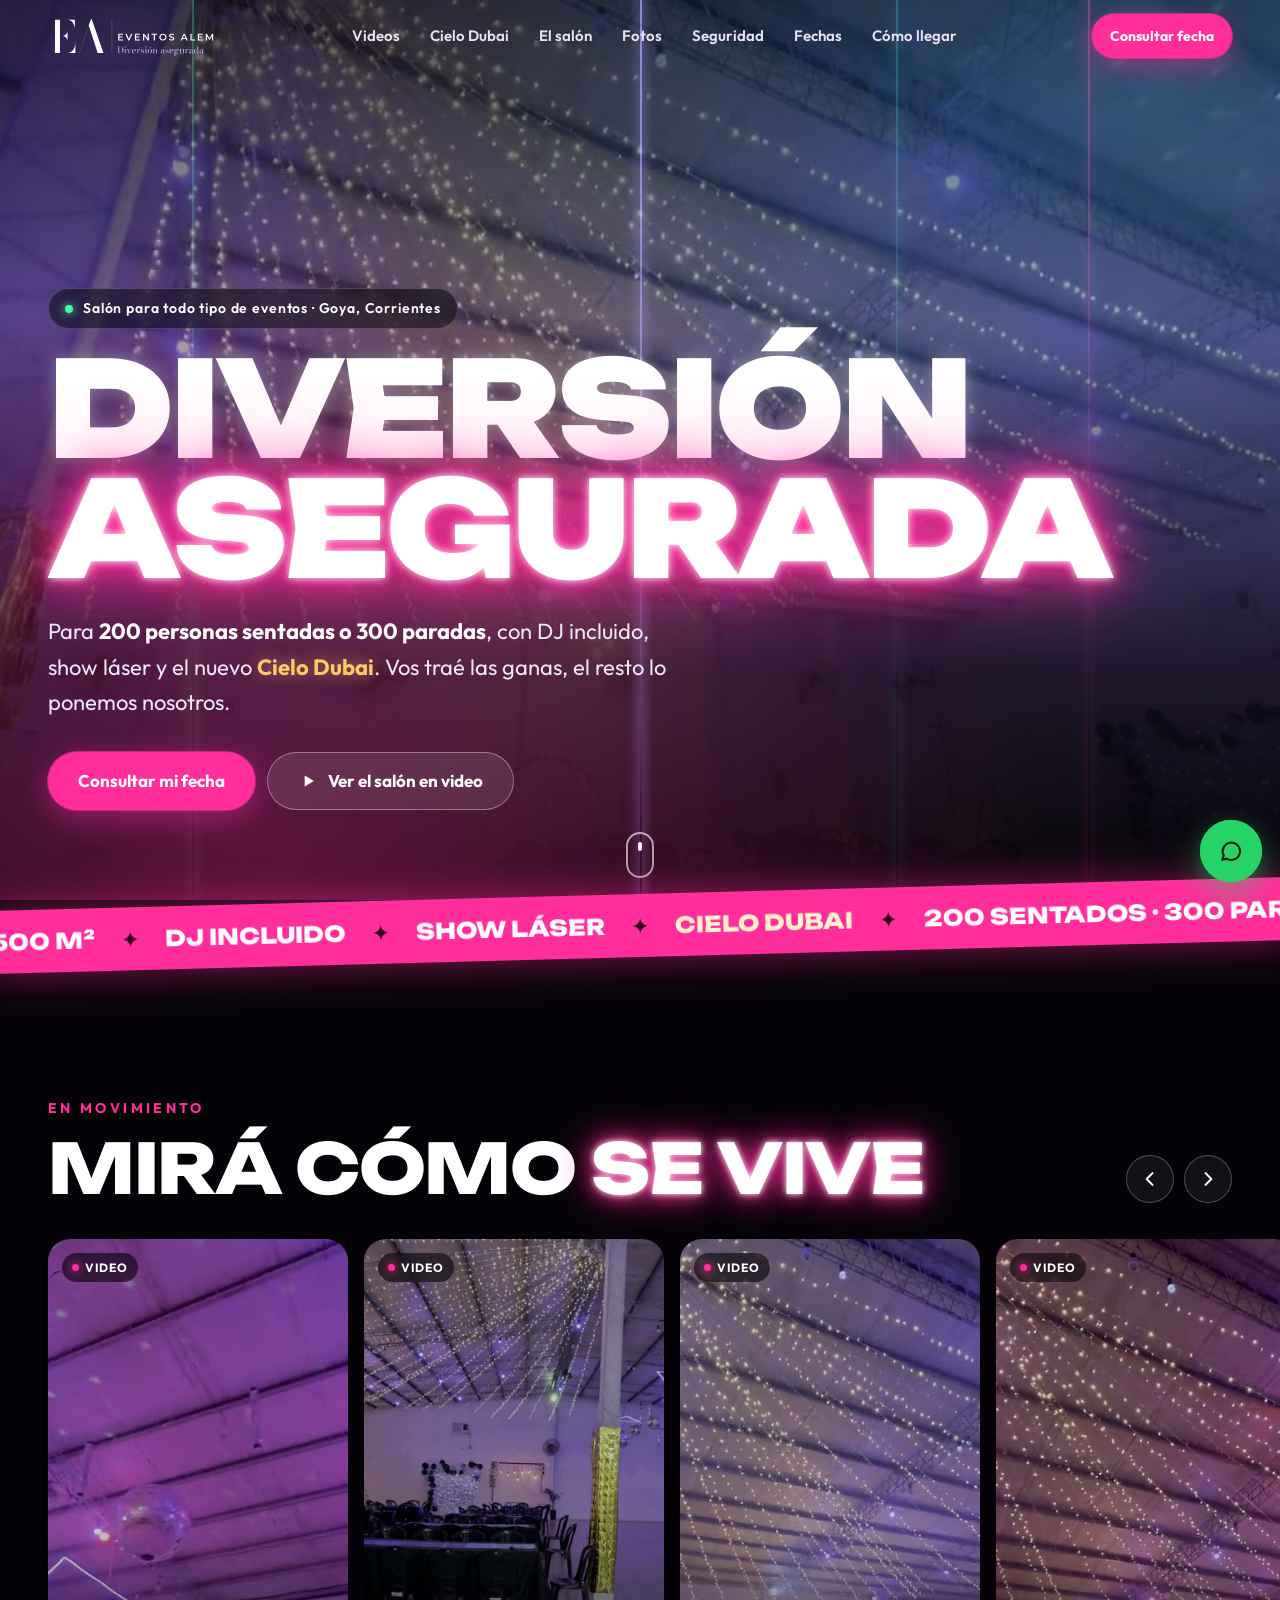
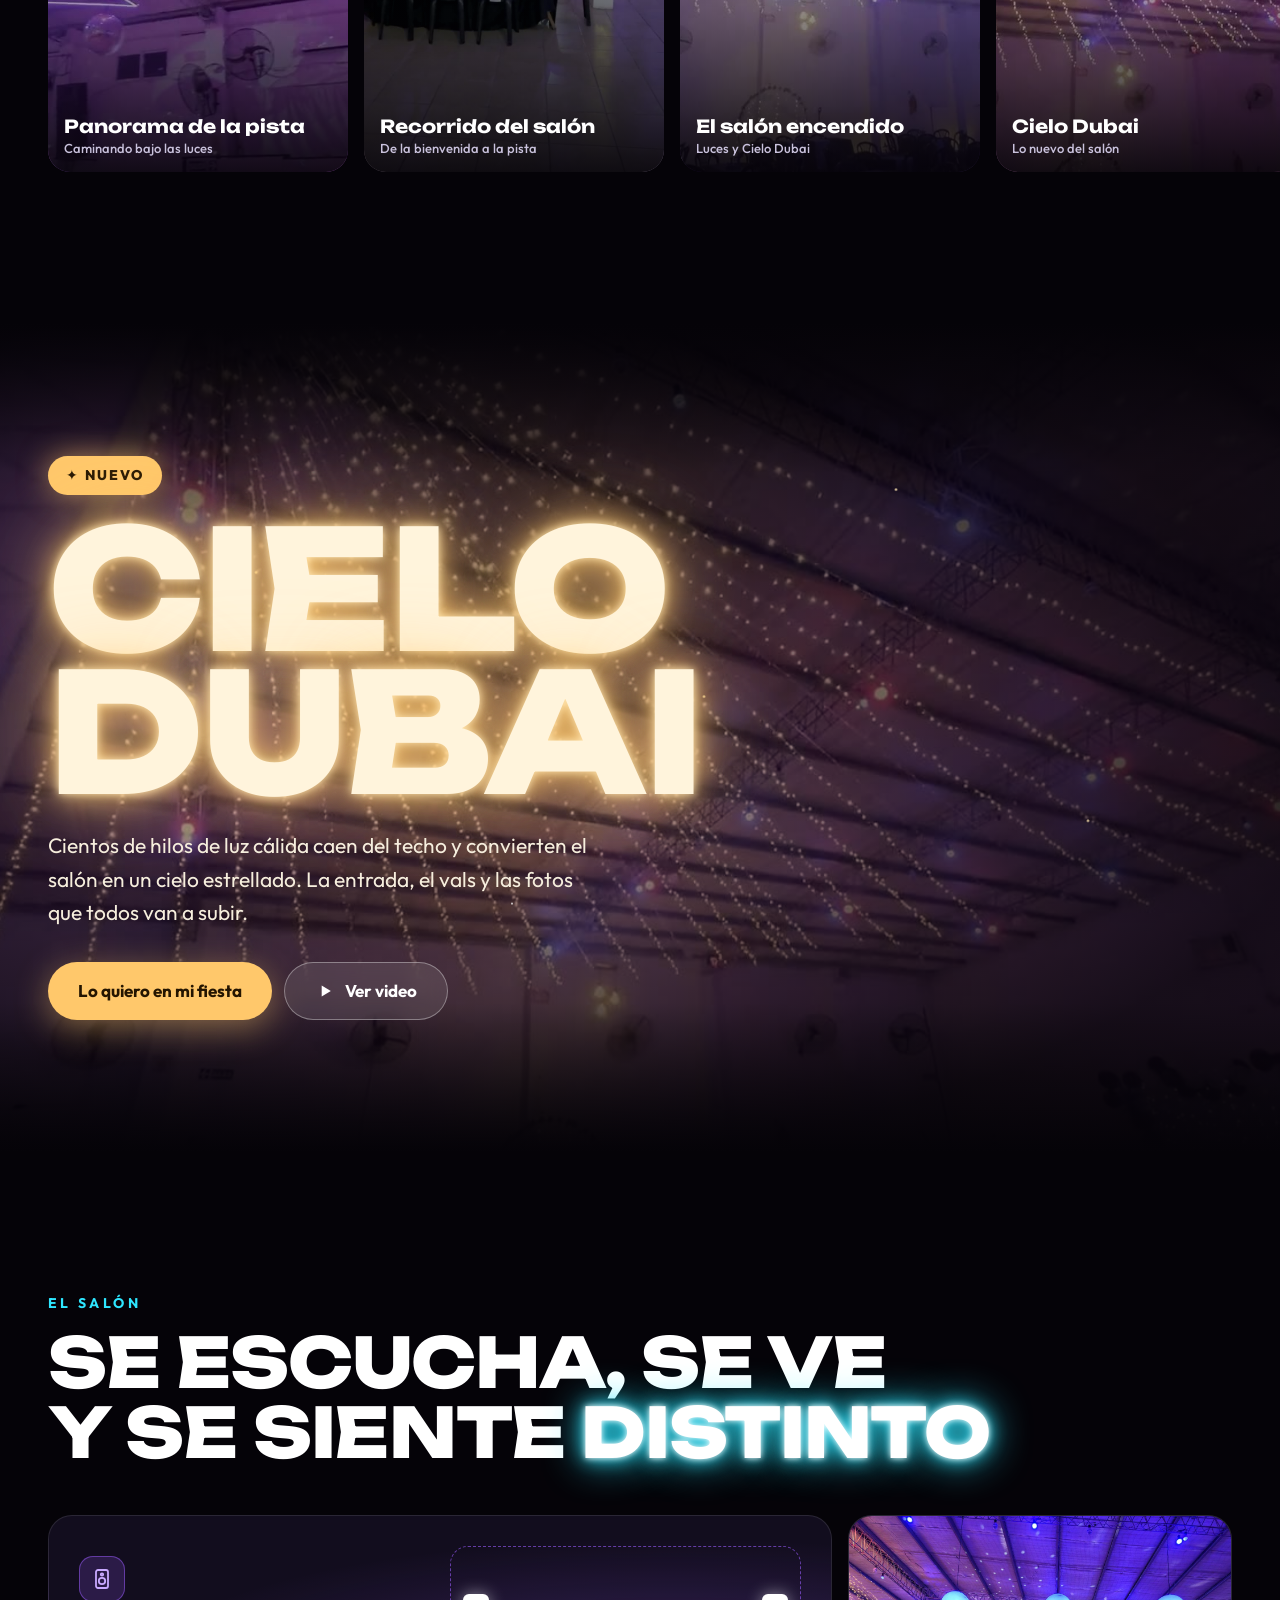
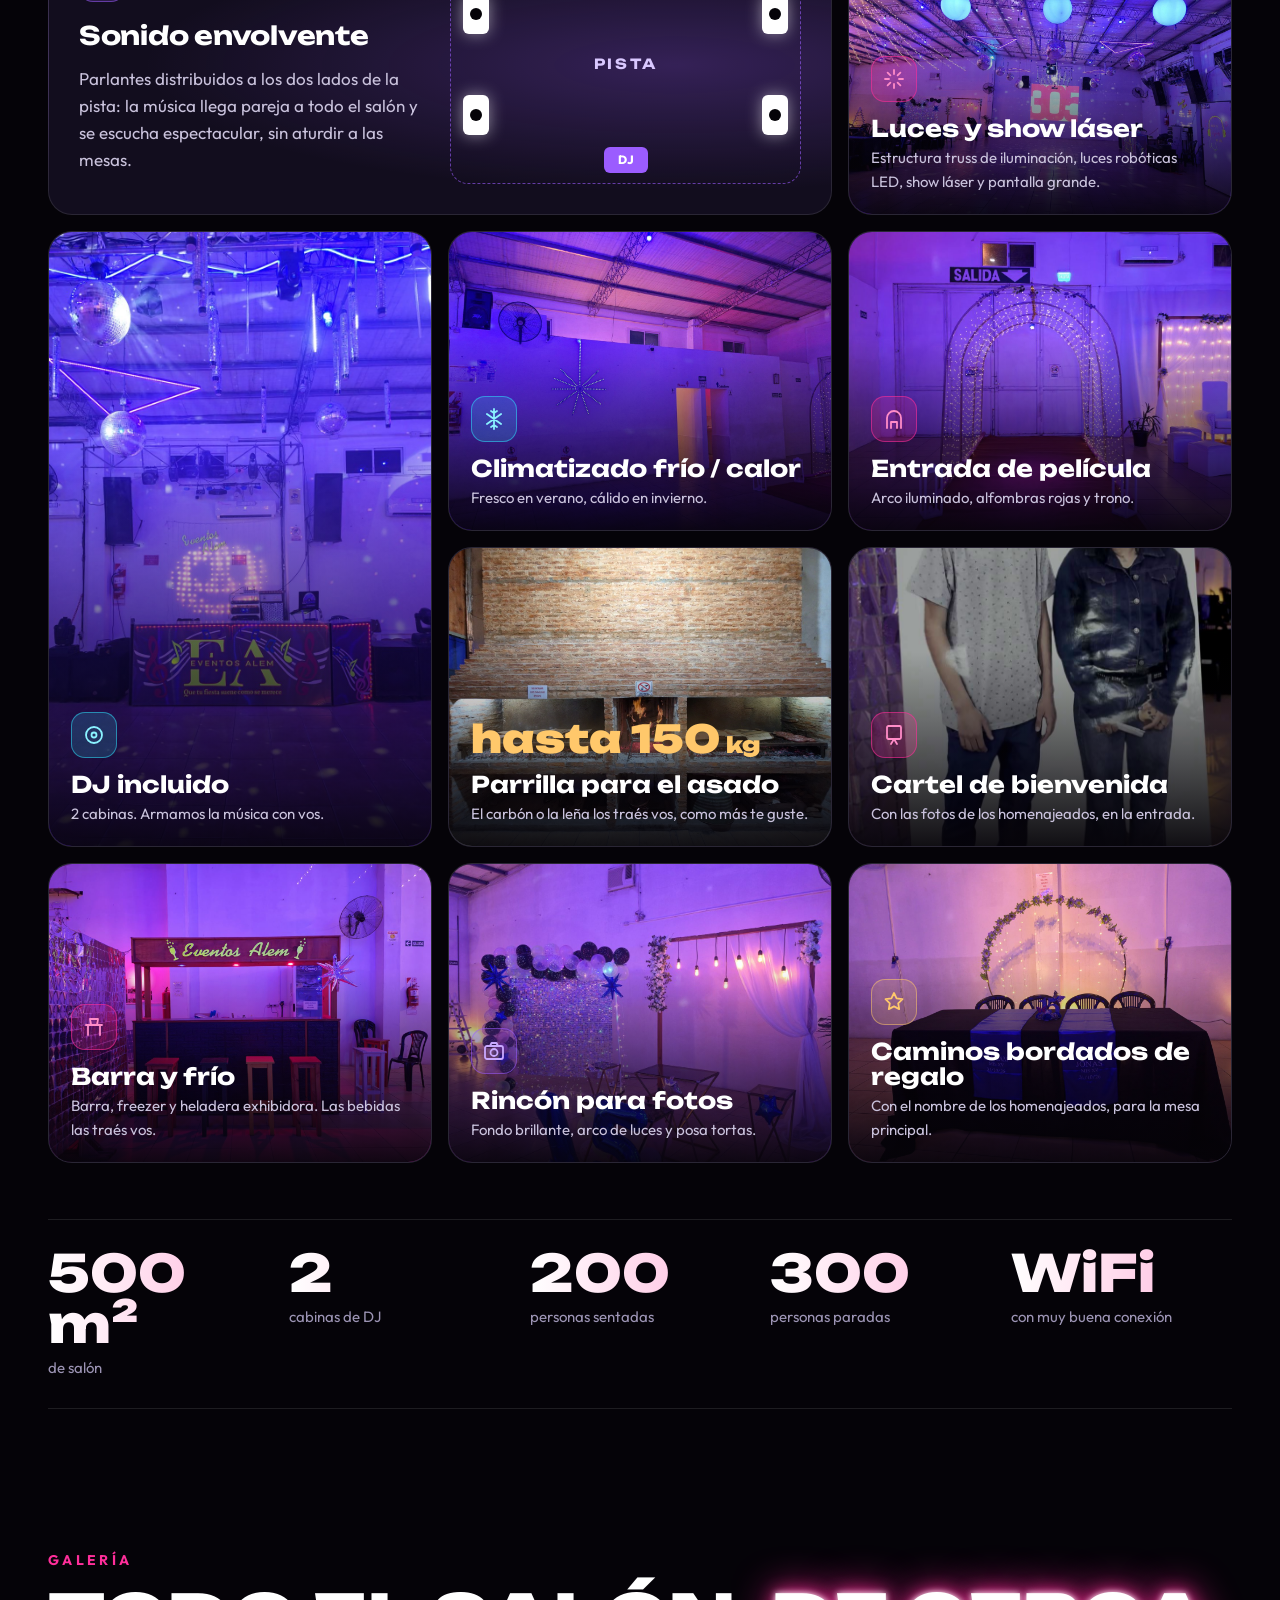
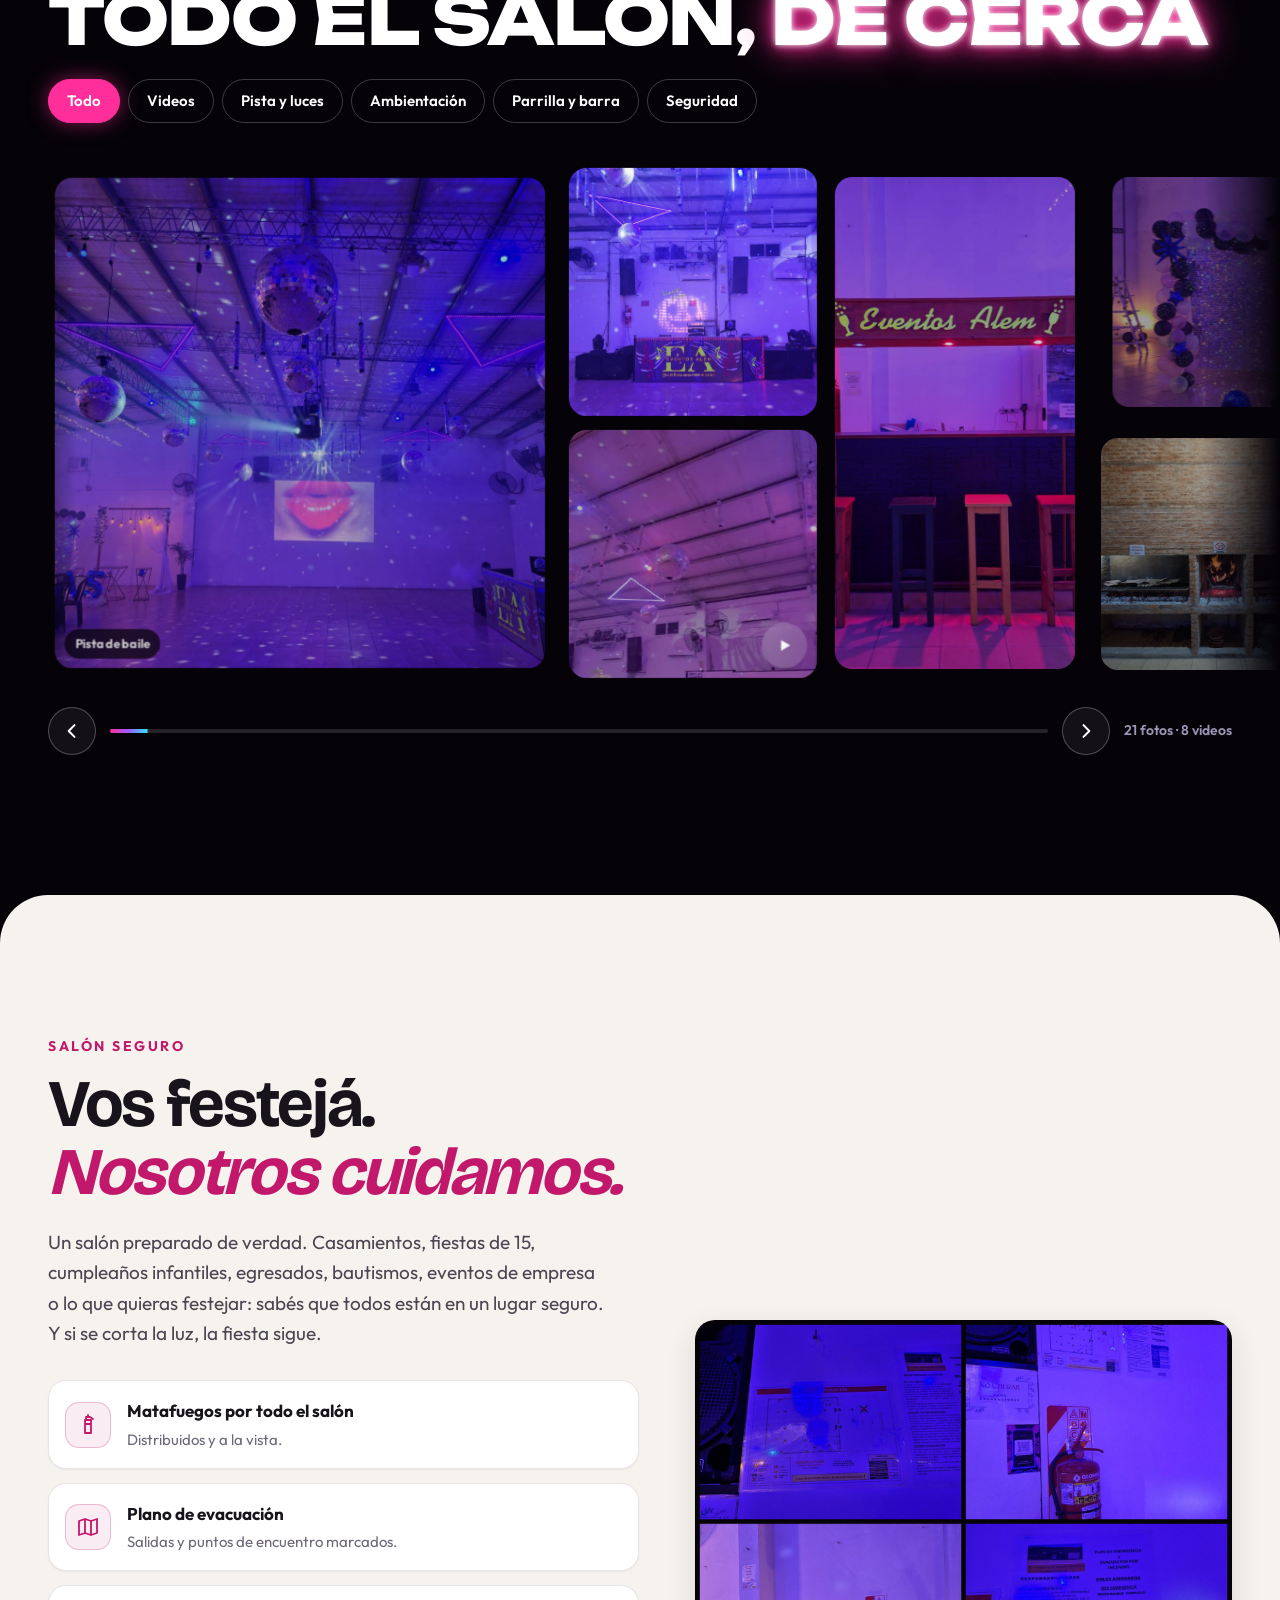
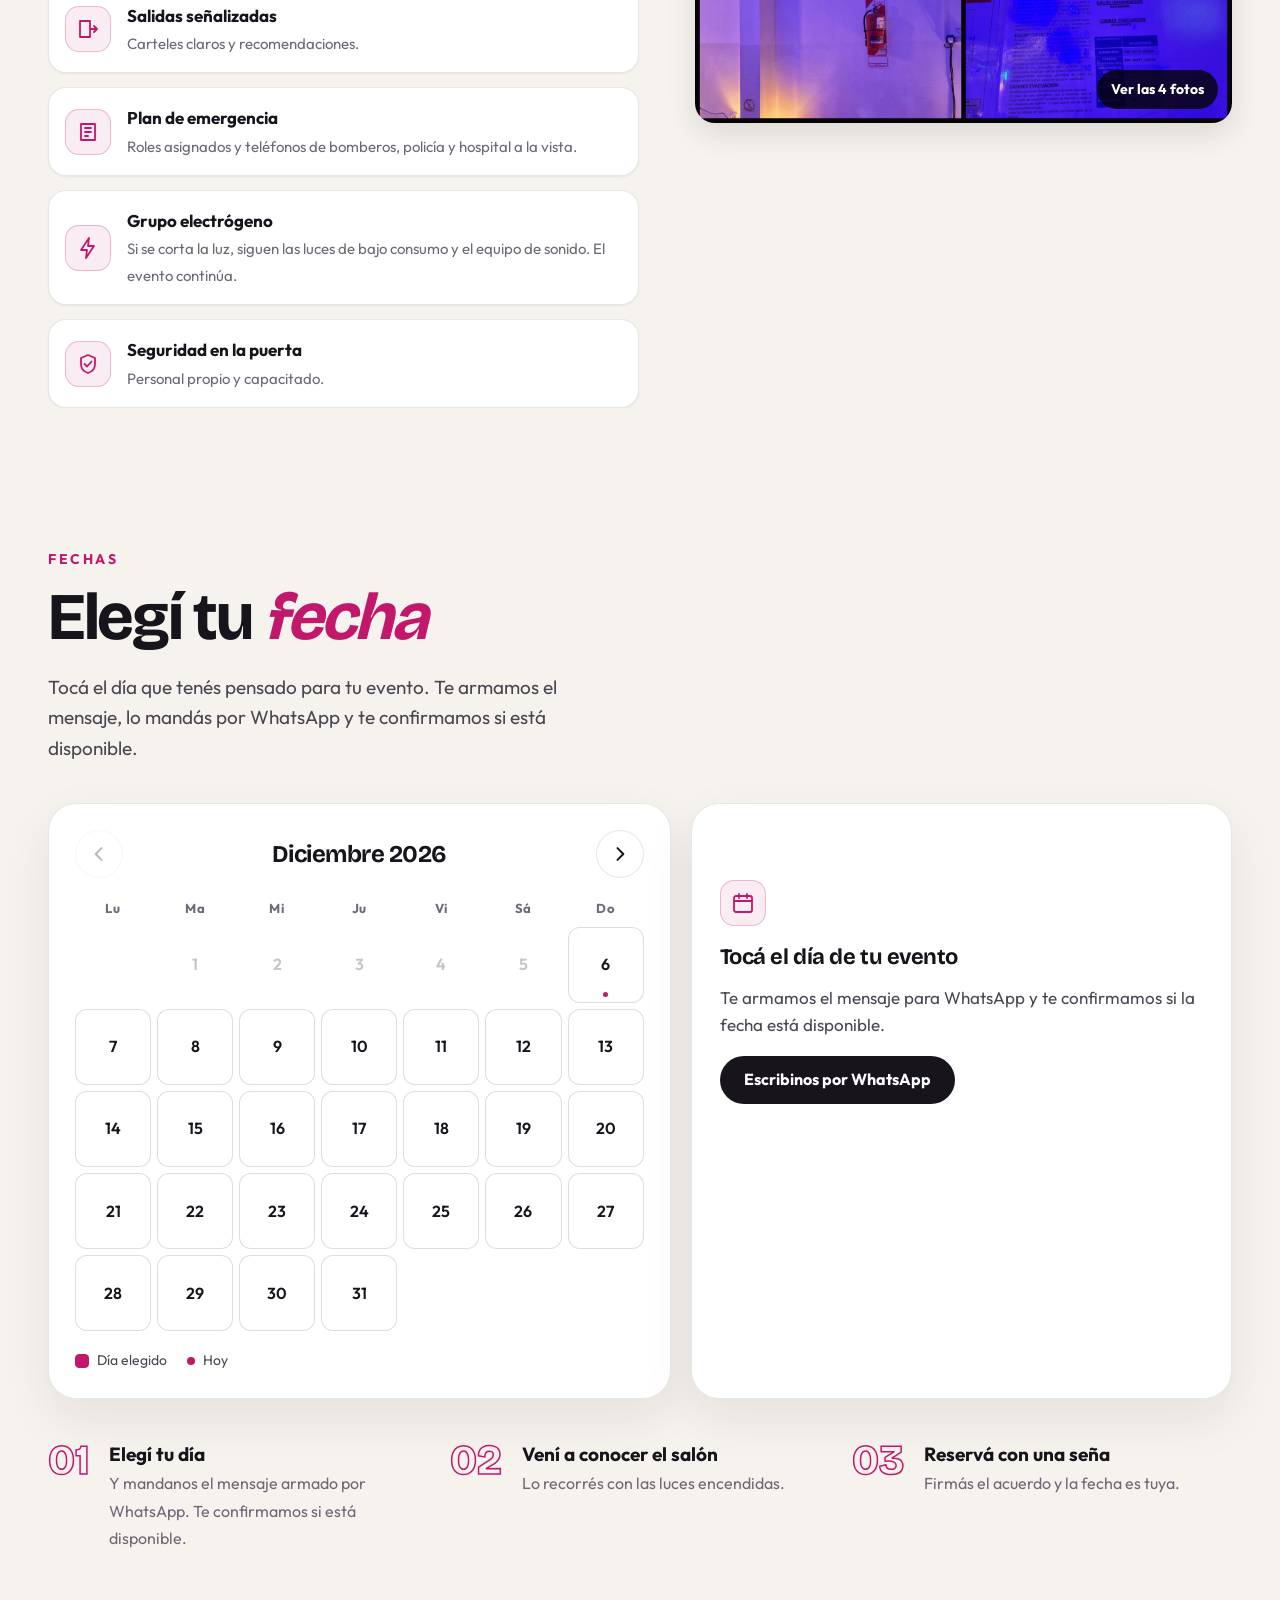
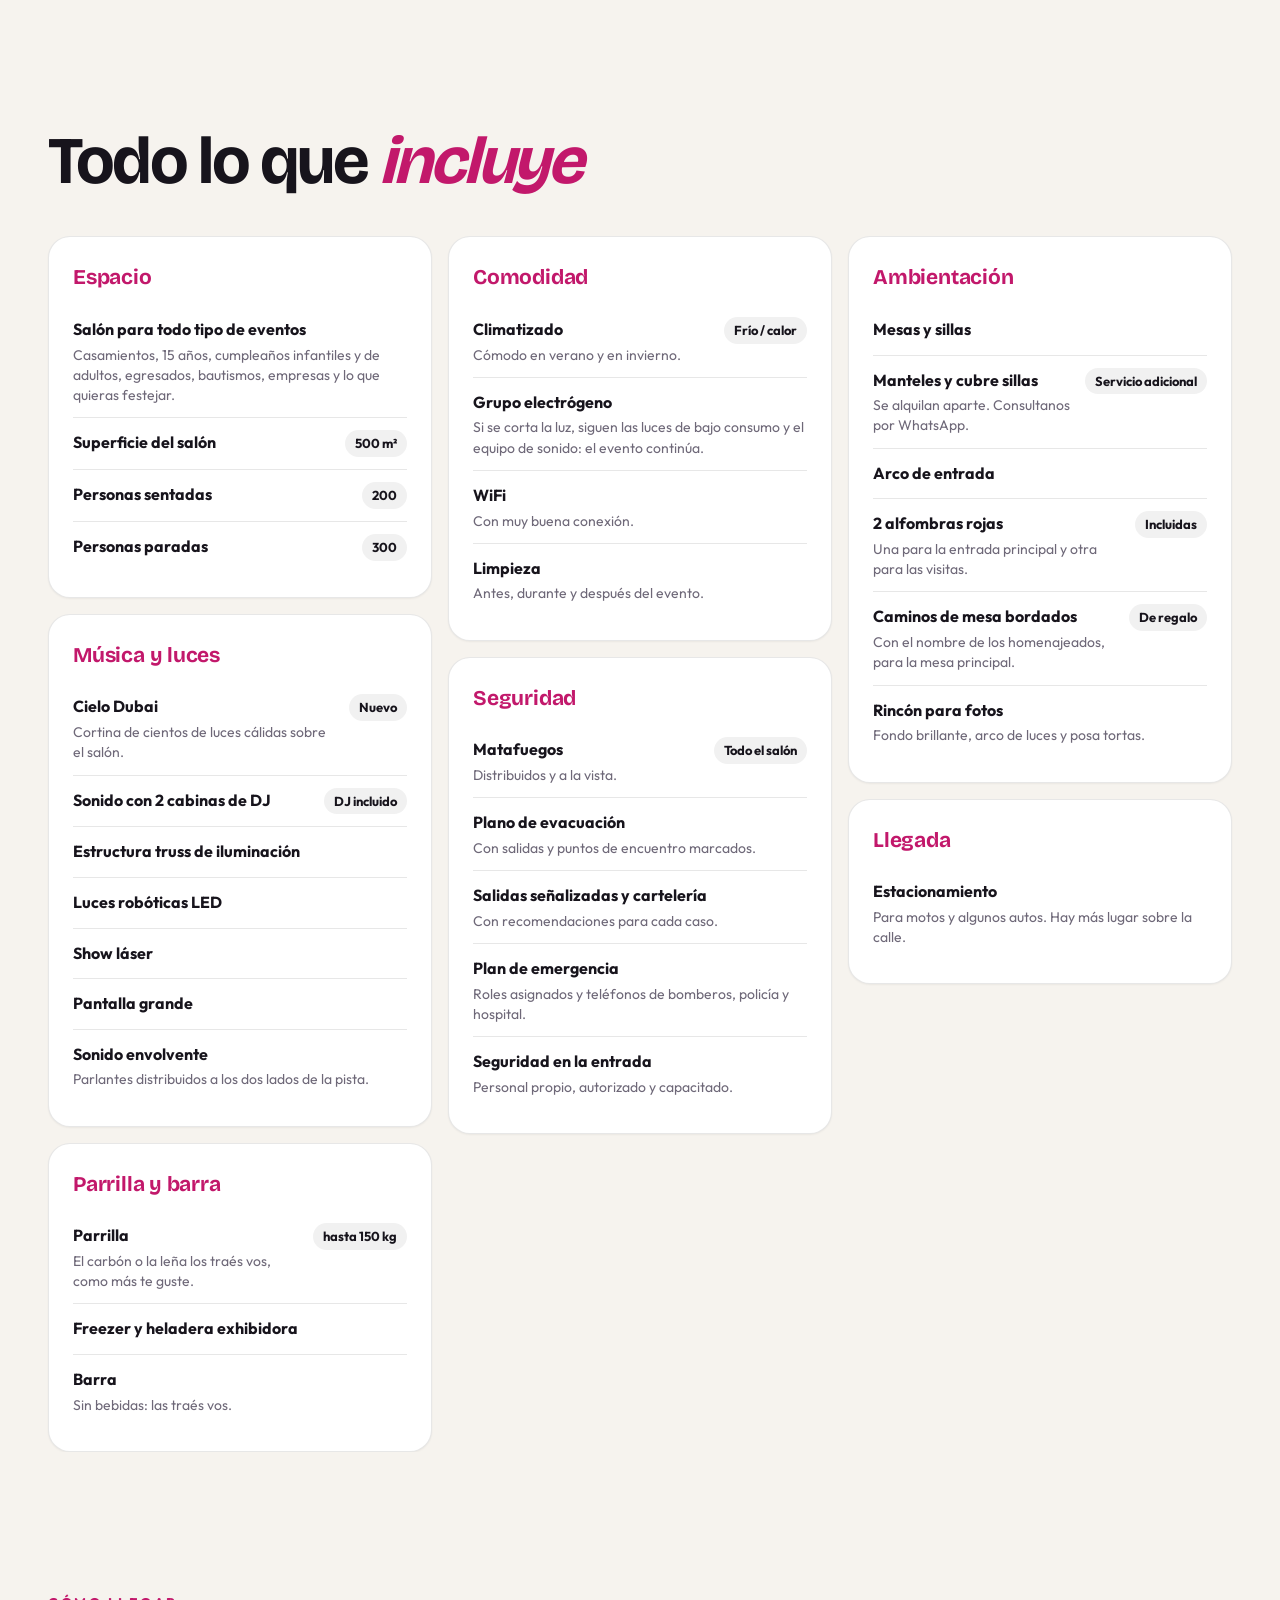
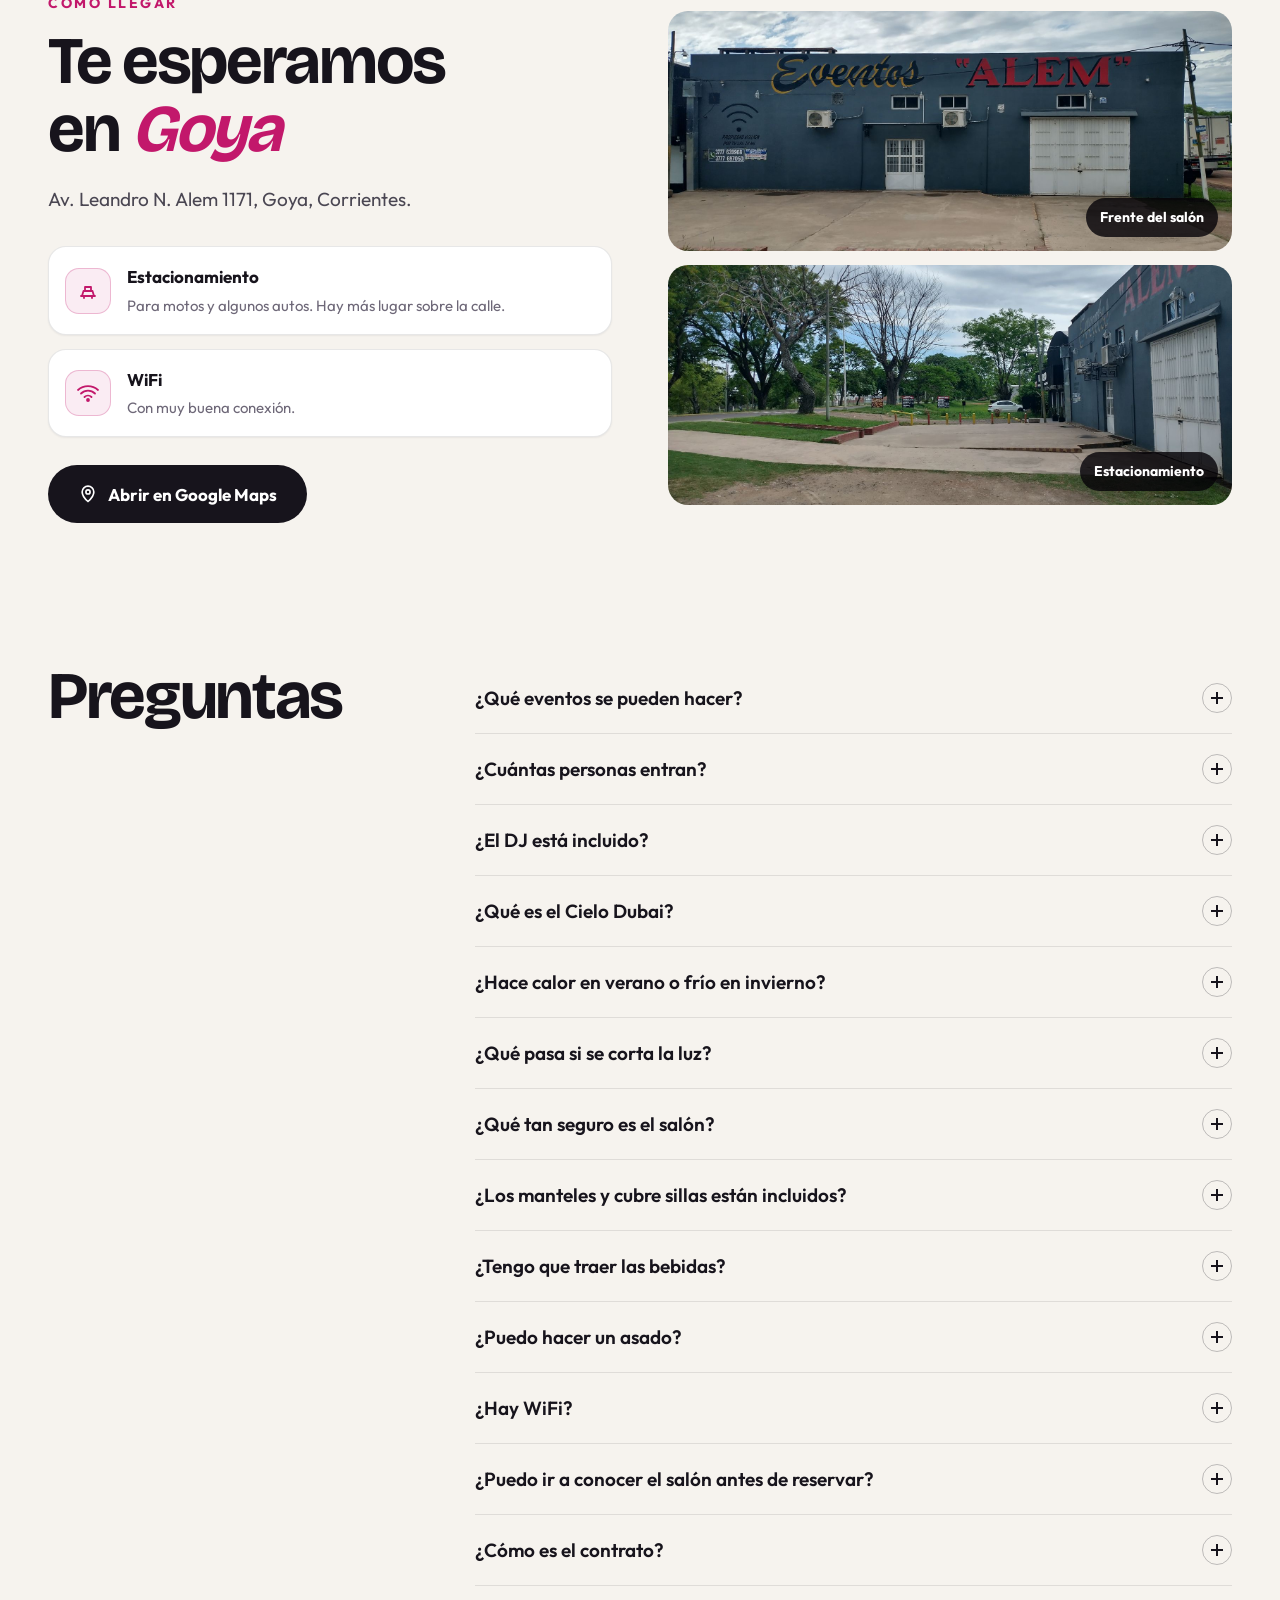
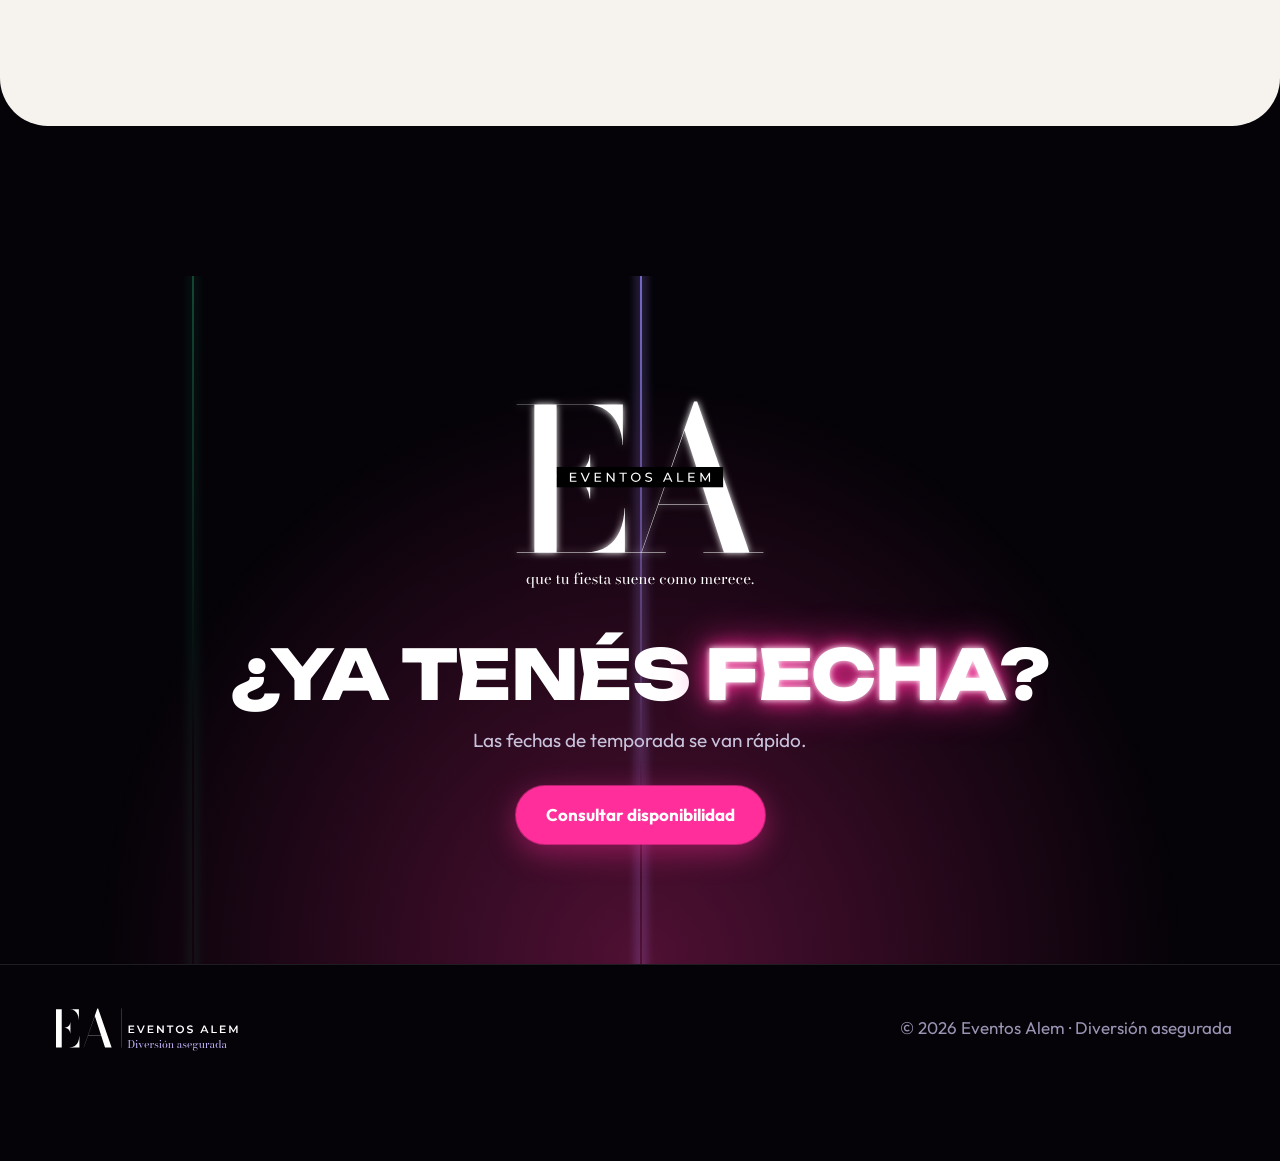
==== commit 8823cdd5: "Correcciones de Emmanuel: versión mezcla clara como principal - index.html pasa a ser la mezcla (neó" ====
--- a/mezcla.html
+++ b/mezcla.html
@@ -2,364 +2,14 @@
 <html lang="es-AR">
 <head>
   <meta charset="utf-8">
-    <meta name="viewport" content="width=device-width, initial-scale=1, viewport-fit=cover">
-  <title>Eventos Alem · Propuesta mezcla</title>
-  <meta name="description" content="Salón para todo tipo de eventos en Goya, Corrientes: 500 m², 200 personas sentadas o 300 paradas, DJ incluido, show láser, Cielo Dubai, climatizado frío/calor y grupo electrógeno. Consultá tu fecha por WhatsApp.">
-  <meta name="theme-color" content="#050308">
-  <link rel="icon" href="img/marca/ea-blanco.svg" type="image/svg+xml">
-  <script>document.documentElement.className='js'</script>
-  <link rel="preconnect" href="https://fonts.googleapis.com">
-  <link rel="preconnect" href="https://fonts.gstatic.com" crossorigin>
-  <link rel="stylesheet" href="https://fonts.googleapis.com/css2?family=Bricolage+Grotesque:opsz,wght@12..96,500..800&family=Unbounded:wght@500;700;800;900&family=Outfit:wght@400;500;600;700&display=swap">
-  <link rel="stylesheet" href="css/nuevo.css?v=15">
-  <link rel="stylesheet" href="css/mezcla.css?v=1">
+  <meta name="viewport" content="width=device-width, initial-scale=1">
+  <title>Eventos Alem</title>
   <meta name="robots" content="noindex">
+  <link rel="canonical" href="/">
+  <meta http-equiv="refresh" content="0; url=/">
+  <script>location.replace('/' + location.hash)</script>
 </head>
-<body>
-  <a class="skip" href="#contenido">Saltar al contenido</a>
-
-  <!-- NAV -->
-  <header class="nav" id="nav">
-    <a class="nav-logo" href="#inicio" aria-label="Eventos Alem, ir al inicio">
-      <img src="img/marca/logo-horizontal-blanco.svg" alt="Eventos Alem" width="190" height="45">
-    </a>
-    <nav class="nav-links" aria-label="Principal">
-      <a href="#reels">Videos</a>
-      <a href="#cielo">Cielo Dubai</a>
-      <a href="#experiencia">El salón</a>
-      <a href="#fotos">Fotos</a>
-      <a href="#seguridad">Seguridad</a>
-      <a href="#consultar">Fechas</a>
-      <a href="#llegar">Cómo llegar</a>
-    </nav>
-    <a class="btn btn-neon btn-sm" href="#consultar">Consultar fecha</a>
-  </header>
-
-  <main id="contenido">
-
-    <!-- HERO -->
-    <section class="hero" id="inicio" aria-labelledby="h-hero">
-      <video class="hero-video" src="img/nuevo/v-salon.mp4" poster="img/nuevo/v-salon.jpg" autoplay muted loop playsinline aria-hidden="true"></video>
-      <div class="hero-shade" aria-hidden="true"></div>
-      <div class="lasers" aria-hidden="true"><i></i><i></i><i></i><i></i><i></i><i></i></div>
-      <div class="hero-in">
-        <p class="kicker"><span class="dot"></span> Salón para todo tipo de eventos · Goya, Corrientes</p>
-        <h1 id="h-hero" class="hero-title">
-          <span class="t1">Diversión</span>
-          <span class="t2">asegurada</span>
-        </h1>
-        <p class="hero-lead">Para <b>200 personas sentadas o 300 paradas</b>, con DJ incluido, show láser y el nuevo <b class="gold">Cielo Dubai</b>. Vos traé las ganas, el resto lo ponemos nosotros.</p>
-        <div class="hero-cta">
-          <a class="btn btn-neon btn-lg" href="#consultar">Consultar mi fecha</a>
-          <button class="btn btn-glass btn-lg" type="button" data-open="0">
-            <svg viewBox="0 0 24 24" width="20" height="20" aria-hidden="true"><path d="M8 5.5v13l11-6.5z" fill="currentColor"/></svg>
-            Ver el salón en video
-          </button>
-        </div>
-      </div>
-      <a class="scroll-cue" href="#reels" aria-label="Bajar a los videos"><span></span></a>
-    </section>
-
-    <!-- TICKER -->
-    <div class="ticker" aria-hidden="true">
-      <div class="ticker-track">
-        <span>500 m²</span><i>✦</i><span>DJ incluido</span><i>✦</i><span>Show láser</span><i>✦</i><span class="g">Cielo Dubai</span><i>✦</i><span>200 sentados · 300 parados</span><i>✦</i><span>Sonido envolvente</span><i>✦</i><span>Climatizado frío / calor</span><i>✦</i><span>Grupo electrógeno</span><i>✦</i><span>WiFi</span><i>✦</i><span>Parrilla 150 kg</span><i>✦</i><span>Salón seguro</span><i>✦</i>
-        <span>500 m²</span><i>✦</i><span>DJ incluido</span><i>✦</i><span>Show láser</span><i>✦</i><span class="g">Cielo Dubai</span><i>✦</i><span>200 sentados · 300 parados</span><i>✦</i><span>Sonido envolvente</span><i>✦</i><span>Climatizado frío / calor</span><i>✦</i><span>Grupo electrógeno</span><i>✦</i><span>WiFi</span><i>✦</i><span>Parrilla 150 kg</span><i>✦</i><span>Salón seguro</span><i>✦</i>
-      </div>
-    </div>
-
-    <!-- REELS -->
-    <section class="sec" id="reels" aria-labelledby="h-reels">
-      <div class="wrap head-row">
-        <div>
-          <p class="eyebrow pink" data-reveal>En movimiento</p>
-          <h2 id="h-reels" data-reveal>Mirá cómo <span class="neon-pink">se vive</span></h2>
-        </div>
-        <div class="rail-ctrl">
-          <button class="round" type="button" id="railPrev" aria-label="Videos anteriores"><svg viewBox="0 0 24 24" width="20" height="20" aria-hidden="true"><path d="m15 5-7 7 7 7" fill="none" stroke="currentColor" stroke-width="2.4" stroke-linecap="round" stroke-linejoin="round"/></svg></button>
-          <button class="round" type="button" id="railNext" aria-label="Más videos"><svg viewBox="0 0 24 24" width="20" height="20" aria-hidden="true"><path d="m9 5 7 7-7 7" fill="none" stroke="currentColor" stroke-width="2.4" stroke-linecap="round" stroke-linejoin="round"/></svg></button>
-        </div>
-      </div>
-      <div class="rail" id="rail" tabindex="0" aria-label="Videos del salón. Deslizá para ver más"></div>
-    </section>
-
-    <!-- CIELO DUBAI -->
-    <section class="cielo" id="cielo" aria-labelledby="h-cielo">
-      <video class="cielo-video" src="img/nuevo/v-cielo.mp4" poster="img/nuevo/v-cielo.jpg" autoplay muted loop playsinline aria-hidden="true"></video>
-      <div class="cielo-shade" aria-hidden="true"></div>
-      <div class="stars" aria-hidden="true"></div>
-      <div class="wrap cielo-in">
-        <span class="badge-gold" data-reveal>✦ Nuevo</span>
-        <h2 id="h-cielo" class="cielo-title" data-reveal>Cielo<br>Dubai</h2>
-        <p class="cielo-lead" data-reveal>Cientos de hilos de luz cálida caen del techo y convierten el salón en un cielo estrellado. La entrada, el vals y las fotos que todos van a subir.</p>
-        <div class="hero-cta" data-reveal>
-          <a class="btn btn-gold btn-lg" href="#consultar">Lo quiero en mi fiesta</a>
-          <button class="btn btn-glass btn-lg" type="button" data-open-id="v-cielo">
-            <svg viewBox="0 0 24 24" width="20" height="20" aria-hidden="true"><path d="M8 5.5v13l11-6.5z" fill="currentColor"/></svg>
-            Ver video
-          </button>
-        </div>
-      </div>
-    </section>
-
-    <!-- EXPERIENCIA -->
-    <section class="sec" id="experiencia" aria-labelledby="h-exp">
-      <div class="wrap">
-        <p class="eyebrow cyan" data-reveal>El salón</p>
-        <h2 id="h-exp" data-reveal>Se escucha, se ve<br>y se siente <span class="neon-cyan">distinto</span></h2>
-
-        <div class="bento">
-          <article class="tile tile-sound" data-reveal>
-            <div class="tile-txt">
-              <span class="ico ico-violet"><svg viewBox="0 0 24 24" aria-hidden="true"><rect x="6" y="3" width="12" height="18" rx="2"/><circle cx="12" cy="14" r="3.2"/><circle cx="12" cy="7.5" r="1.2"/></svg></span>
-              <h3>Sonido envolvente</h3>
-              <p>Parlantes distribuidos a los dos lados de la pista: la música llega pareja a todo el salón y se escucha espectacular, sin aturdir a las mesas.</p>
-            </div>
-            <div class="sound-map" role="img" aria-label="Esquema: parlantes a ambos lados de la pista y el sonido llegando a todo el salón">
-              <span class="spk l1"></span><span class="spk l2"></span><span class="spk r1"></span><span class="spk r2"></span>
-              <span class="wave w1"></span><span class="wave w2"></span><span class="wave w3"></span>
-              <span class="floor">PISTA</span>
-              <span class="dj">DJ</span>
-            </div>
-          </article>
-
-          <button class="tile tile-photo" type="button" data-open-id="pista-globos" data-reveal>
-            <img src="img/nuevo/pista-globos.jpg" alt="" loading="lazy">
-            <span class="tile-cap"><span class="ico ico-pink"><svg viewBox="0 0 24 24" aria-hidden="true"><path d="M12 3v4M12 17v4M3 12h4M17 12h4M5.6 5.6l2.8 2.8M15.6 15.6l2.8 2.8M5.6 18.4l2.8-2.8M15.6 8.4l2.8-2.8"/></svg></span><b>Luces y show láser</b><small>Bolas de espejos, barras de luces, láser y pantalla.</small></span>
-          </button>
-
-          <button class="tile tile-photo tile-tall" type="button" data-open-id="dj-cabina" data-reveal>
-            <img src="img/nuevo/dj-cabina.jpg" alt="" loading="lazy">
-            <span class="tile-cap"><span class="ico ico-cyan"><svg viewBox="0 0 24 24" aria-hidden="true"><circle cx="12" cy="12" r="8"/><circle cx="12" cy="12" r="2.5"/></svg></span><b>DJ incluido</b><small>2 cabinas. Armamos la música con vos.</small></span>
-          </button>
-
-          <button class="tile tile-photo" type="button" data-open-id="clima-ventiladores" data-reveal>
-            <img src="img/nuevo/clima-ventiladores.jpg" alt="" loading="lazy">
-            <span class="tile-cap"><span class="ico ico-cyan"><svg viewBox="0 0 24 24" aria-hidden="true"><path d="M12 2v20M4.9 7l14.2 10M4.9 17 19.1 7M9 4l3 2 3-2M9 20l3-2 3 2"/></svg></span><b>Climatizado frío / calor</b><small>Fresco en verano, cálido en invierno.</small></span>
-          </button>
-
-          <button class="tile tile-photo" type="button" data-open-id="entrada-arco" data-reveal>
-            <img src="img/nuevo/entrada-arco.jpg" alt="" loading="lazy">
-            <span class="tile-cap"><span class="ico ico-pink"><svg viewBox="0 0 24 24" aria-hidden="true"><path d="M5 21V11a7 7 0 0 1 14 0v10M9 21v-6h6v6"/></svg></span><b>Entrada de película</b><small>Arco iluminado, alfombra roja y trono.</small></span>
-          </button>
-
-          <button class="tile tile-photo tile-grill" type="button" data-open-id="parrilla" data-reveal>
-            <img src="img/nuevo/parrilla.jpg" alt="" loading="lazy">
-            <span class="tile-cap">
-              <span class="big-num">hasta <span data-count="150">150</span><small>kg</small></span>
-              <b>Parrilla para el asado</b>
-              <small>El carbón o la leña los traés vos, como más te guste.</small>
-            </span>
-          </button>
-
-          <button class="tile tile-photo" type="button" data-open-id="bienvenida" data-reveal>
-            <img src="img/nuevo/bienvenida.jpg" alt="" loading="lazy">
-            <span class="tile-cap"><span class="ico ico-pink"><svg viewBox="0 0 24 24" aria-hidden="true"><rect x="5" y="3" width="14" height="13" rx="1.5"/><path d="M9 21l3-5 3 5"/></svg></span><b>Cartel de bienvenida</b><small>Con las fotos de los homenajeados, en la entrada.</small></span>
-          </button>
-          <button class="tile tile-photo" type="button" data-open-id="barra" data-reveal>
-            <img src="img/nuevo/barra.jpg" alt="" loading="lazy">
-            <span class="tile-cap"><span class="ico ico-pink"><svg viewBox="0 0 24 24" aria-hidden="true"><path d="M4 10h16M6 10v10M18 10v10M8 4h8l-1 6H9z"/></svg></span><b>Barra y frío</b><small>Barra, freezer y heladera exhibidora. Las bebidas las traés vos.</small></span>
-          </button>
-
-          <button class="tile tile-photo" type="button" data-open-id="rincon-fotos" data-reveal>
-            <img src="img/nuevo/rincon-fotos.jpg" alt="" loading="lazy">
-            <span class="tile-cap"><span class="ico ico-violet"><svg viewBox="0 0 24 24" aria-hidden="true"><rect x="3" y="7" width="18" height="13" rx="2"/><circle cx="12" cy="13.5" r="3.5"/><path d="M8 7l1.5-3h5L16 7"/></svg></span><b>Rincón para fotos</b><small>Fondo brillante, arco de luces y posa tortas.</small></span>
-          </button>
-
-          <button class="tile tile-photo" type="button" data-open-id="mesa-principal" data-reveal>
-            <img src="img/nuevo/mesa-principal.jpg" alt="" loading="lazy">
-            <span class="tile-cap"><span class="ico ico-gold"><svg viewBox="0 0 24 24" aria-hidden="true"><path d="M12 3l2.6 5.3 5.9.9-4.3 4.1 1 5.8L12 16.4 6.8 19.1l1-5.8L3.5 9.2l5.9-.9z"/></svg></span><b>Caminos bordados de regalo</b><small>Con el nombre de los homenajeados, para la mesa principal.</small></span>
-          </button>
-        </div>
-
-        <ul class="stats" data-reveal>
-          <li><b><span data-count="500">500</span> m²</b><span>de salón</span></li>
-          <li><b>2</b><span>cabinas de DJ</span></li>
-          <li><b><span data-count="200">200</span></b><span>personas sentadas</span></li>
-          <li><b><span data-count="300">300</span></b><span>personas paradas</span></li>
-          <li><b>WiFi</b><span>con muy buena conexión</span></li>
-        </ul>
-      </div>
-    </section>
-
-    <!-- SEGURIDAD -->
-    <section class="sec" id="fotos" aria-labelledby="h-fotos">
-      <div class="wrap">
-        <div class="head-row">
-          <div>
-            <p class="eyebrow pink" data-reveal>Galería</p>
-            <h2 id="h-fotos" data-reveal>Todo el salón, <span class="neon-pink">de cerca</span></h2>
-          </div>
-          <div class="chips" id="filtros" role="group" aria-label="Filtrar galería">
-            <button type="button" class="chip" aria-pressed="true" data-f="todo">Todo</button>
-            <button type="button" class="chip" aria-pressed="false" data-f="video">Videos</button>
-            <button type="button" class="chip" aria-pressed="false" data-f="pista">Pista y luces</button>
-            <button type="button" class="chip" aria-pressed="false" data-f="deco">Ambientación</button>
-            <button type="button" class="chip" aria-pressed="false" data-f="parrilla">Parrilla y barra</button>
-            <button type="button" class="chip" aria-pressed="false" data-f="seguridad">Seguridad</button>
-          </div>
-        </div>
-      </div>
-      <div class="gal-rail" id="galRail" tabindex="0" aria-label="Galería. Se mueve sola: pasá el mouse o tocala para frenarla y deslizá para ver más">
-        <div class="gal-track" id="galeria"></div>
-      </div>
-      <div class="wrap gal-foot">
-        <button class="round" type="button" id="galPrev" aria-label="Fotos anteriores"><svg viewBox="0 0 24 24" width="20" height="20" aria-hidden="true"><path d="m15 5-7 7 7 7" fill="none" stroke="currentColor" stroke-width="2.4" stroke-linecap="round" stroke-linejoin="round"/></svg></button>
-        <div class="gal-bar" aria-hidden="true"><i id="galBar"></i></div>
-        <button class="round" type="button" id="galNext" aria-label="Más fotos"><svg viewBox="0 0 24 24" width="20" height="20" aria-hidden="true"><path d="m9 5 7 7-7 7" fill="none" stroke="currentColor" stroke-width="2.4" stroke-linecap="round" stroke-linejoin="round"/></svg></button>
-        <span class="gal-count" id="galCount"></span>
-      </div>
-    </section>
-
-    <!-- FECHAS: calendario con disponibilidad real -->
-    <section class="sec seg claro claro-ini" id="seguridad" aria-labelledby="h-seg">
-      <div class="wrap seg-grid">
-        <div class="seg-txt">
-          <p class="eyebrow green" data-reveal>Salón seguro</p>
-          <h2 id="h-seg" data-reveal>Vos festejá.<br><span class="neon-green">Nosotros cuidamos.</span></h2>
-          <p class="lead" data-reveal>Un salón preparado de verdad. Si es la fiesta de 15 de tu hija o el evento de tu empresa, sabés que todos están en un lugar seguro. Y si se corta la luz, la fiesta sigue.</p>
-          <ul class="checks">
-            <li data-reveal><span class="ico ico-green"><svg viewBox="0 0 24 24" aria-hidden="true"><path d="M9 7h6v13H9zM10 7V4h4l3 2M12 4V2M9 11h6"/></svg></span><div><b>Matafuegos por todo el salón</b><small>Distribuidos y a la vista.</small></div></li>
-            <li data-reveal><span class="ico ico-green"><svg viewBox="0 0 24 24" aria-hidden="true"><path d="M3 6l6-2 6 2 6-2v14l-6 2-6-2-6 2zM9 4v14M15 6v14"/></svg></span><div><b>Plano de evacuación</b><small>Salidas y puntos de encuentro marcados.</small></div></li>
-            <li data-reveal><span class="ico ico-green"><svg viewBox="0 0 24 24" aria-hidden="true"><path d="M4 4h10v16H4zM14 12h7M18 9l3 3-3 3"/></svg></span><div><b>Salidas señalizadas</b><small>Carteles claros y recomendaciones.</small></div></li>
-            <li data-reveal><span class="ico ico-green"><svg viewBox="0 0 24 24" aria-hidden="true"><path d="M5 4h14v16H5zM9 8h6M9 12h6M9 16h3"/></svg></span><div><b>Plan de emergencia</b><small>Roles asignados y teléfonos de bomberos, policía y hospital a la vista.</small></div></li>
-            <li data-reveal><span class="ico ico-green"><svg viewBox="0 0 24 24" aria-hidden="true"><path d="M13 2 5 14h6l-1 8 8-12h-6z"/></svg></span><div><b>Grupo electrógeno</b><small>Si se corta la luz, siguen las luces de bajo consumo y el equipo de sonido. El evento continúa.</small></div></li>
-            <li data-reveal><span class="ico ico-green"><svg viewBox="0 0 24 24" aria-hidden="true"><path d="M12 3l7 3v6c0 4.5-3 7.8-7 9-4-1.2-7-4.5-7-9V6z"/><path d="m8.5 12 2.5 2.5 4.5-5"/></svg></span><div><b>Seguridad en la puerta</b><small>2 personas propias y capacitadas.</small></div></li>
-          </ul>
-        </div>
-        <button class="pic collage" type="button" data-open-id="seg-plano-evacuacion" data-reveal>
-          <img src="img/nuevo/collage-seguridad.jpg" alt="Collage: plano de evacuación, matafuegos y plan de emergencia del salón" loading="lazy">
-          <span class="collage-tag">Ver las 4 fotos</span>
-        </button>
-      </div>
-    </section>
-
-    <!-- FOTOS -->
-    <section class="sec consultar claro" id="consultar" aria-labelledby="h-cons">
-      <div class="wrap">
-        <p class="eyebrow cyan" data-reveal>Fechas</p>
-        <h2 id="h-cons" data-reveal>Elegí tu <span class="neon-cyan">fecha</span></h2>
-        <p class="lead" data-reveal>Mirá qué días están libres y consultá con un toque. Los días ocupados no se pueden elegir.</p>
-        <div class="cal-wrap">
-          <div class="cal" id="cal" data-reveal>
-            <div class="cal-head">
-              <button class="round" type="button" id="calPrev" aria-label="Mes anterior"><svg viewBox="0 0 24 24" width="20" height="20" aria-hidden="true"><path d="m15 5-7 7 7 7" fill="none" stroke="currentColor" stroke-width="2.4" stroke-linecap="round" stroke-linejoin="round"/></svg></button>
-              <h3 class="cal-mes" id="calMes" aria-live="polite">Cargando…</h3>
-              <button class="round" type="button" id="calNext" aria-label="Mes siguiente"><svg viewBox="0 0 24 24" width="20" height="20" aria-hidden="true"><path d="m9 5 7 7-7 7" fill="none" stroke="currentColor" stroke-width="2.4" stroke-linecap="round" stroke-linejoin="round"/></svg></button>
-            </div>
-            <div class="cal-dow" aria-hidden="true"><span>Lu</span><span>Ma</span><span>Mi</span><span>Ju</span><span>Vi</span><span>Sá</span><span>Do</span></div>
-            <div class="cal-grid" id="calGrid" role="group" aria-label="Días del mes"></div>
-            <ul class="cal-ley" aria-label="Referencias">
-              <li><i class="k k-libre"></i>Disponible</li>
-              <li><i class="k k-res"></i>Ocupada</li>
-              <li><i class="k k-hoy"></i>Hoy</li>
-            </ul>
-            <p class="cal-estado" id="calEstado" role="status"></p>
-          </div>
-          <div class="sel" id="sel" aria-live="polite"></div>
-        </div>
-        <ol class="steps steps-row">
-          <li data-reveal><span>01</span><div><b>Elegí un día libre</b><small>Y escribinos por WhatsApp con el mensaje armado.</small></div></li>
-          <li data-reveal><span>02</span><div><b>Vení a conocer el salón</b><small>Lo recorrés con las luces encendidas.</small></div></li>
-          <li data-reveal><span>03</span><div><b>Reservá con una seña</b><small>Firmás el acuerdo y la fecha es tuya.</small></div></li>
-        </ol>
-      </div>
-    </section>
-
-    <!-- TODO LO QUE INCLUYE (misma lista que la versión original) -->
-    <section class="sec claro" id="incluye" aria-labelledby="h-inc">
-      <div class="wrap">
-        <p class="eyebrow pink" data-reveal>Servicios</p>
-        <h2 id="h-inc" data-reveal>Todo lo que <span class="neon-pink">incluye</span></h2>
-        <div class="ficha" id="ficha"></div>
-      </div>
-    </section>
-
-    <!-- CÓMO LLEGAR -->
-    <section class="sec claro" id="llegar" aria-labelledby="h-llegar">
-      <div class="wrap llegar-grid">
-        <div>
-          <p class="eyebrow pink" data-reveal>Cómo llegar</p>
-          <h2 id="h-llegar" data-reveal>Te esperamos<br>en <span class="neon-pink">Goya</span></h2>
-          <p class="lead" id="llegarDir" data-reveal>Av. Leandro N. Alem 1171, Goya, Corrientes.</p>
-          <ul class="checks" data-reveal>
-            <li><span class="ico ico-cyan"><svg viewBox="0 0 24 24" aria-hidden="true"><path d="M5 17h14M6 17l1.5-5h9L18 17M8 17v2M16 17v2M9 12V8h6v4"/></svg></span><div><b>Estacionamiento</b><small>Para motos y algunos autos. Hay más lugar sobre la calle.</small></div></li>
-            <li><span class="ico ico-cyan"><svg viewBox="0 0 24 24" aria-hidden="true"><path d="M2 9a15 15 0 0 1 20 0M5 12.5a10 10 0 0 1 14 0M8.5 16a5 5 0 0 1 7 0"/><circle cx="12" cy="19" r="1"/></svg></span><div><b>WiFi</b><small>Con muy buena conexión.</small></div></li>
-          </ul>
-          <a class="btn btn-glass btn-lg" id="llegarMapa" href="https://maps.app.goo.gl/anK89E7FHTiRz1Bk8" target="_blank" rel="noopener" data-reveal>
-            <svg viewBox="0 0 24 24" width="20" height="20" aria-hidden="true"><path d="M12 21s-7-6.2-7-11.5A7 7 0 0 1 19 9.5C19 14.8 12 21 12 21z" fill="none" stroke="currentColor" stroke-width="2"/><circle cx="12" cy="9.5" r="2.5" fill="none" stroke="currentColor" stroke-width="2"/></svg>
-            Abrir en Google Maps
-          </a>
-        </div>
-        <div class="llegar-fotos">
-          <button class="pic" type="button" data-open-id="frente" data-reveal>
-            <img src="img/nuevo/frente.jpg" alt="Frente del salón Eventos Alem sobre Av. Leandro N. Alem" loading="lazy">
-            <span class="collage-tag">Frente del salón</span>
-          </button>
-          <button class="pic" type="button" data-open-id="estacionamiento" data-reveal>
-            <img src="img/nuevo/estacionamiento.jpg" alt="Estacionamiento al costado del salón" loading="lazy">
-            <span class="collage-tag">Estacionamiento</span>
-          </button>
-        </div>
-      </div>
-    </section>
-
-    <!-- FAQ -->
-    <section class="sec claro claro-fin" id="preguntas" aria-labelledby="h-faq">
-      <div class="wrap faq-grid">
-        <h2 id="h-faq" data-reveal>Preguntas</h2>
-        <div class="faq" id="faqLista">
-          <details data-reveal><summary>¿El DJ está incluido?<i></i></summary><p>Sí. El DJ está incluido y el salón tiene 2 cabinas.</p></details>
-          <details data-reveal><summary>¿Qué es el Cielo Dubai?<i></i></summary><p>Una cortina de cientos de luces cálidas que cuelga del techo sobre todo el salón. Ideal para la entrada, el vals y las fotos.</p></details>
-          <details data-reveal><summary>¿Qué tan seguro es el salón?<i></i></summary><p>Hay matafuegos por todo el salón, plano de evacuación con salidas y puntos de encuentro, cartelería de emergencia y 2 personas de seguridad propia en la entrada.</p></details>
-          <details data-reveal><summary>¿Hace calor en verano o frío en invierno?<i></i></summary><p>No. El salón está climatizado frío / calor.</p></details>
-          <details data-reveal><summary>¿Qué pasa si se corta la luz?<i></i></summary><p>La fiesta sigue. El grupo electrógeno mantiene las luces de bajo consumo y el equipo de sonido.</p></details>
-          <details data-reveal><summary>¿Cuántas personas entran?<i></i></summary><p>200 personas sentadas o 300 paradas.</p></details>
-          <details data-reveal><summary>¿La parrilla incluye carbón o leña?<i></i></summary><p>No. La parrilla carga hasta 150 kg de carne y el carbón o la leña los traés vos, como más te guste.</p></details>
-          <details data-reveal><summary>¿Hay WiFi?<i></i></summary><p>Sí. El salón tiene WiFi con muy buena conexión.</p></details>
-          <details data-reveal><summary>¿Tengo que traer las bebidas?<i></i></summary><p>Sí. La barra es sin bebidas: las traés vos. Hay freezer y heladera exhibidora.</p></details>
-          <details data-reveal><summary>¿Puedo ir a conocer el salón antes?<i></i></summary><p>Sí. Coordinamos por WhatsApp un día y horario para que lo recorras.</p></details>
-        </div>
-      </div>
-    </section>
-
-    <!-- CIERRE -->
-    <section class="final" aria-labelledby="h-final">
-      <div class="lasers lasers-final" aria-hidden="true"><i></i><i></i><i></i><i></i></div>
-      <img class="final-logo" src="img/marca/logo-blanco-brillo.svg" alt="Eventos Alem, que tu fiesta suene como merece" width="300" height="258" loading="lazy">
-      <h2 id="h-final" data-reveal>¿Ya tenés <span class="neon-pink">fecha</span>?</h2>
-      <p data-reveal>Las fechas de temporada se van rápido.</p>
-      <a class="btn btn-neon btn-lg" href="#consultar" data-reveal>Consultar disponibilidad</a>
-    </section>
-  </main>
-
-  <footer class="foot">
-    <div class="wrap foot-in">
-      <img src="img/marca/logo-horizontal-blanco.svg" alt="Eventos Alem, Diversión asegurada" width="210" height="50" loading="lazy">
-      <p class="foot-links" id="footContacto">Salón de eventos · Goya, Corrientes</p>
-      <p class="muted">© 2026 Eventos Alem · Diversión asegurada</p>
-    </div>
-  </footer>
-
-  <a class="fab" href="#consultar" id="fab" aria-label="Consultar por WhatsApp">
-    <svg viewBox="0 0 24 24" width="26" height="26" aria-hidden="true"><path d="M4 20l1.3-3.9A8 8 0 1 1 8 19z" fill="none" stroke="currentColor" stroke-width="2" stroke-linejoin="round"/></svg>
-  </a>
-
-  <!-- VISOR -->
-  <dialog class="visor" id="visor" aria-labelledby="visorTit">
-    <div class="v-top">
-      <p class="v-tit"><strong id="visorTit"></strong> <span id="visorCount"></span></p>
-      <button class="round" type="button" id="visorClose" aria-label="Cerrar"><svg viewBox="0 0 24 24" width="22" height="22" aria-hidden="true"><path d="M6 6l12 12M18 6 6 18" stroke="currentColor" stroke-width="2.2" stroke-linecap="round"/></svg></button>
-    </div>
-    <div class="v-stage">
-      <div class="v-track" id="visorTrack" tabindex="0"></div>
-      <button class="round v-nav v-prev" type="button" id="visorPrev" aria-label="Anterior"><svg viewBox="0 0 24 24" width="24" height="24" aria-hidden="true"><path d="m15 5-7 7 7 7" fill="none" stroke="currentColor" stroke-width="2.4" stroke-linecap="round" stroke-linejoin="round"/></svg></button>
-      <button class="round v-nav v-next" type="button" id="visorNext" aria-label="Siguiente"><svg viewBox="0 0 24 24" width="24" height="24" aria-hidden="true"><path d="m9 5 7 7-7 7" fill="none" stroke="currentColor" stroke-width="2.4" stroke-linecap="round" stroke-linejoin="round"/></svg></button>
-    </div>
-    <div class="v-thumbs" id="visorThumbs"></div>
-  </dialog>
-
-  <script src="js/site-data.js?v=15"></script>
-  <script src="js/nuevo.js?v=14" defer></script>
+<body style="background:#050308;color:#fff;font-family:sans-serif">
+  <p><a href="/" style="color:#fff">Ir a Eventos Alem</a></p>
 </body>
 </html>
